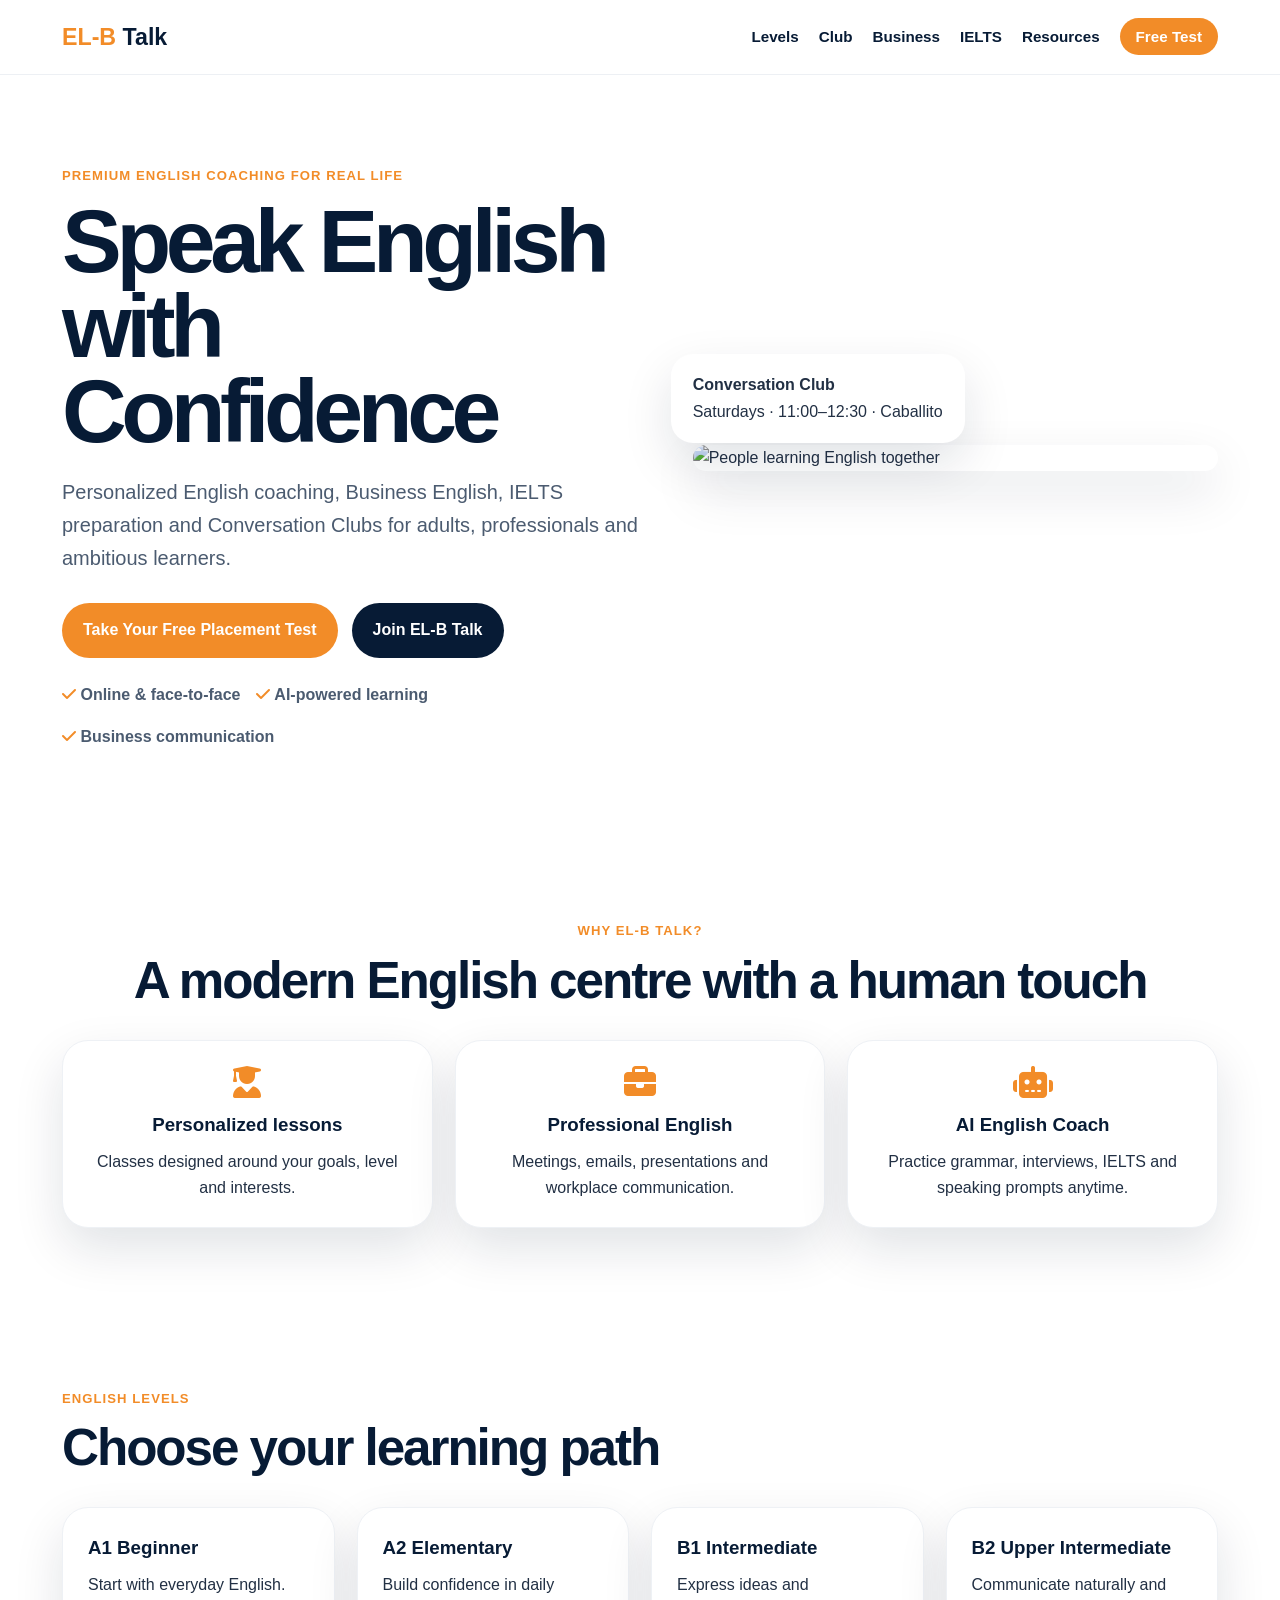
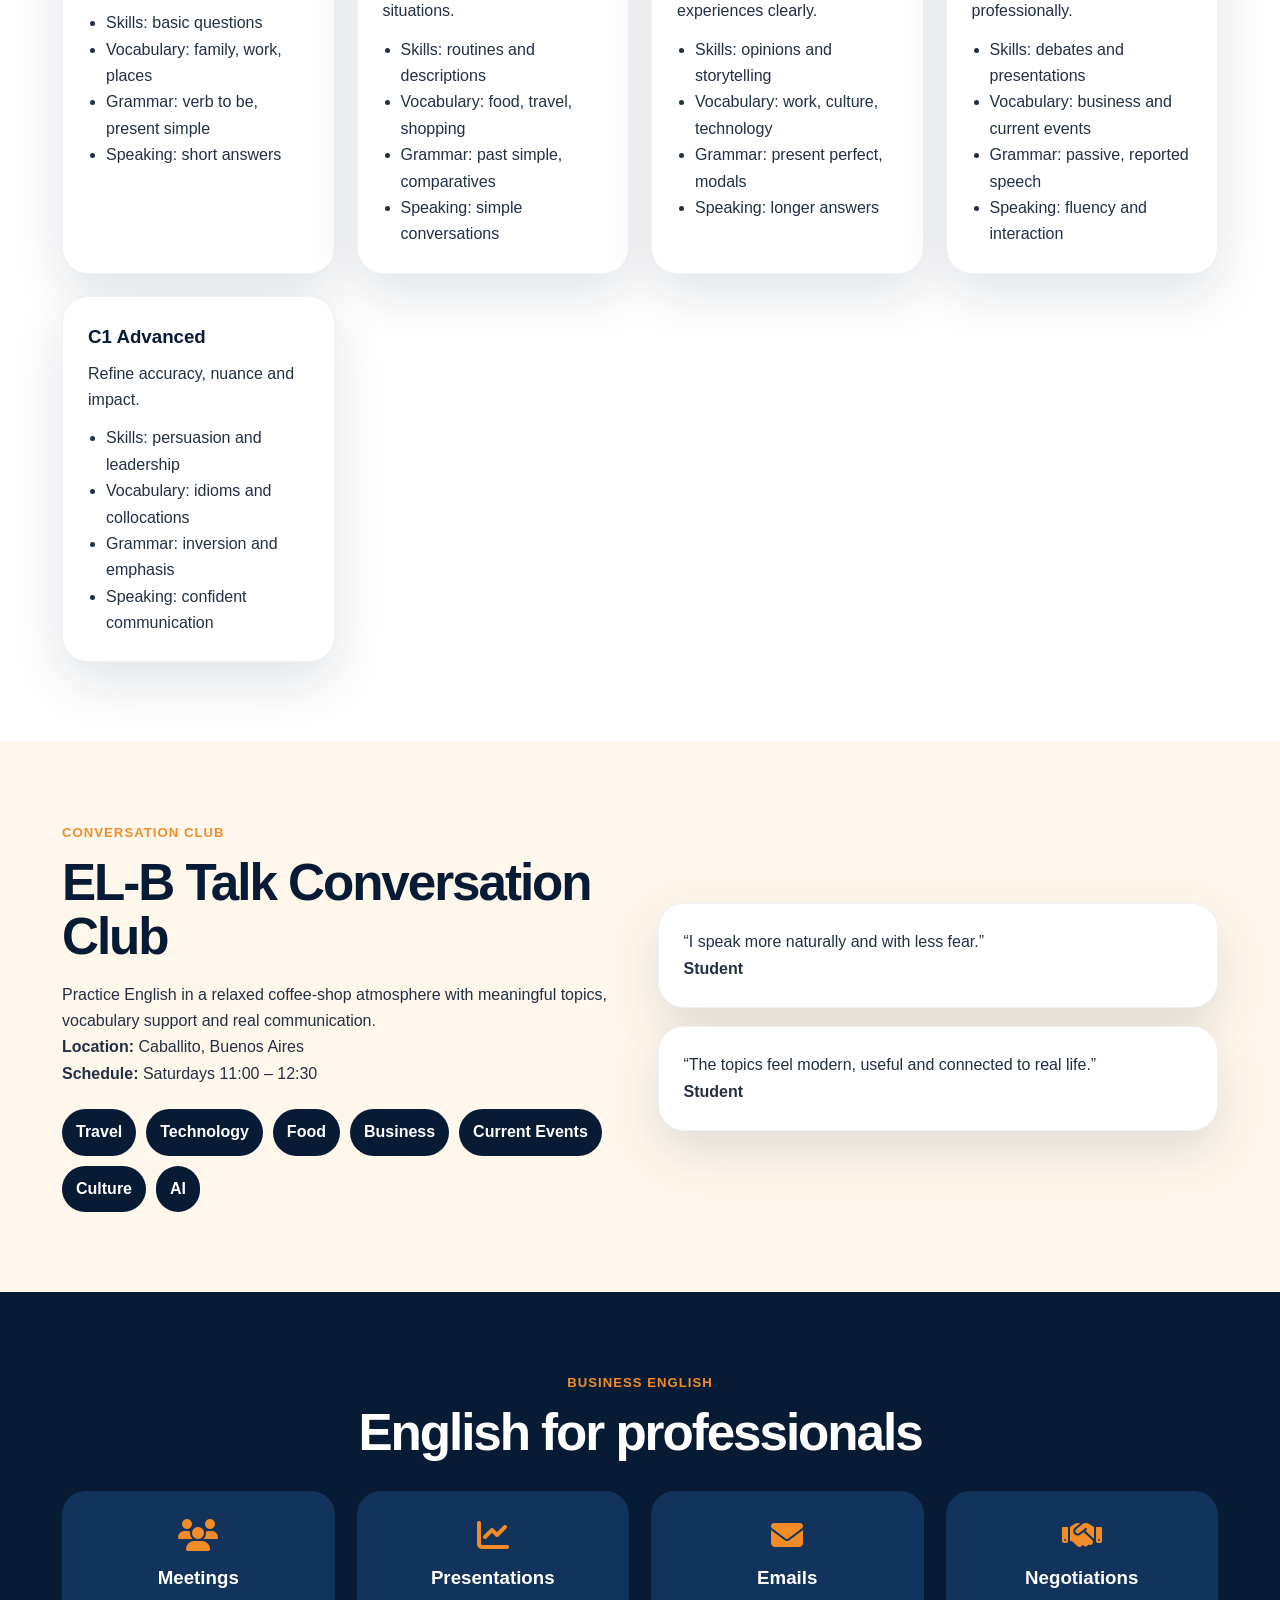
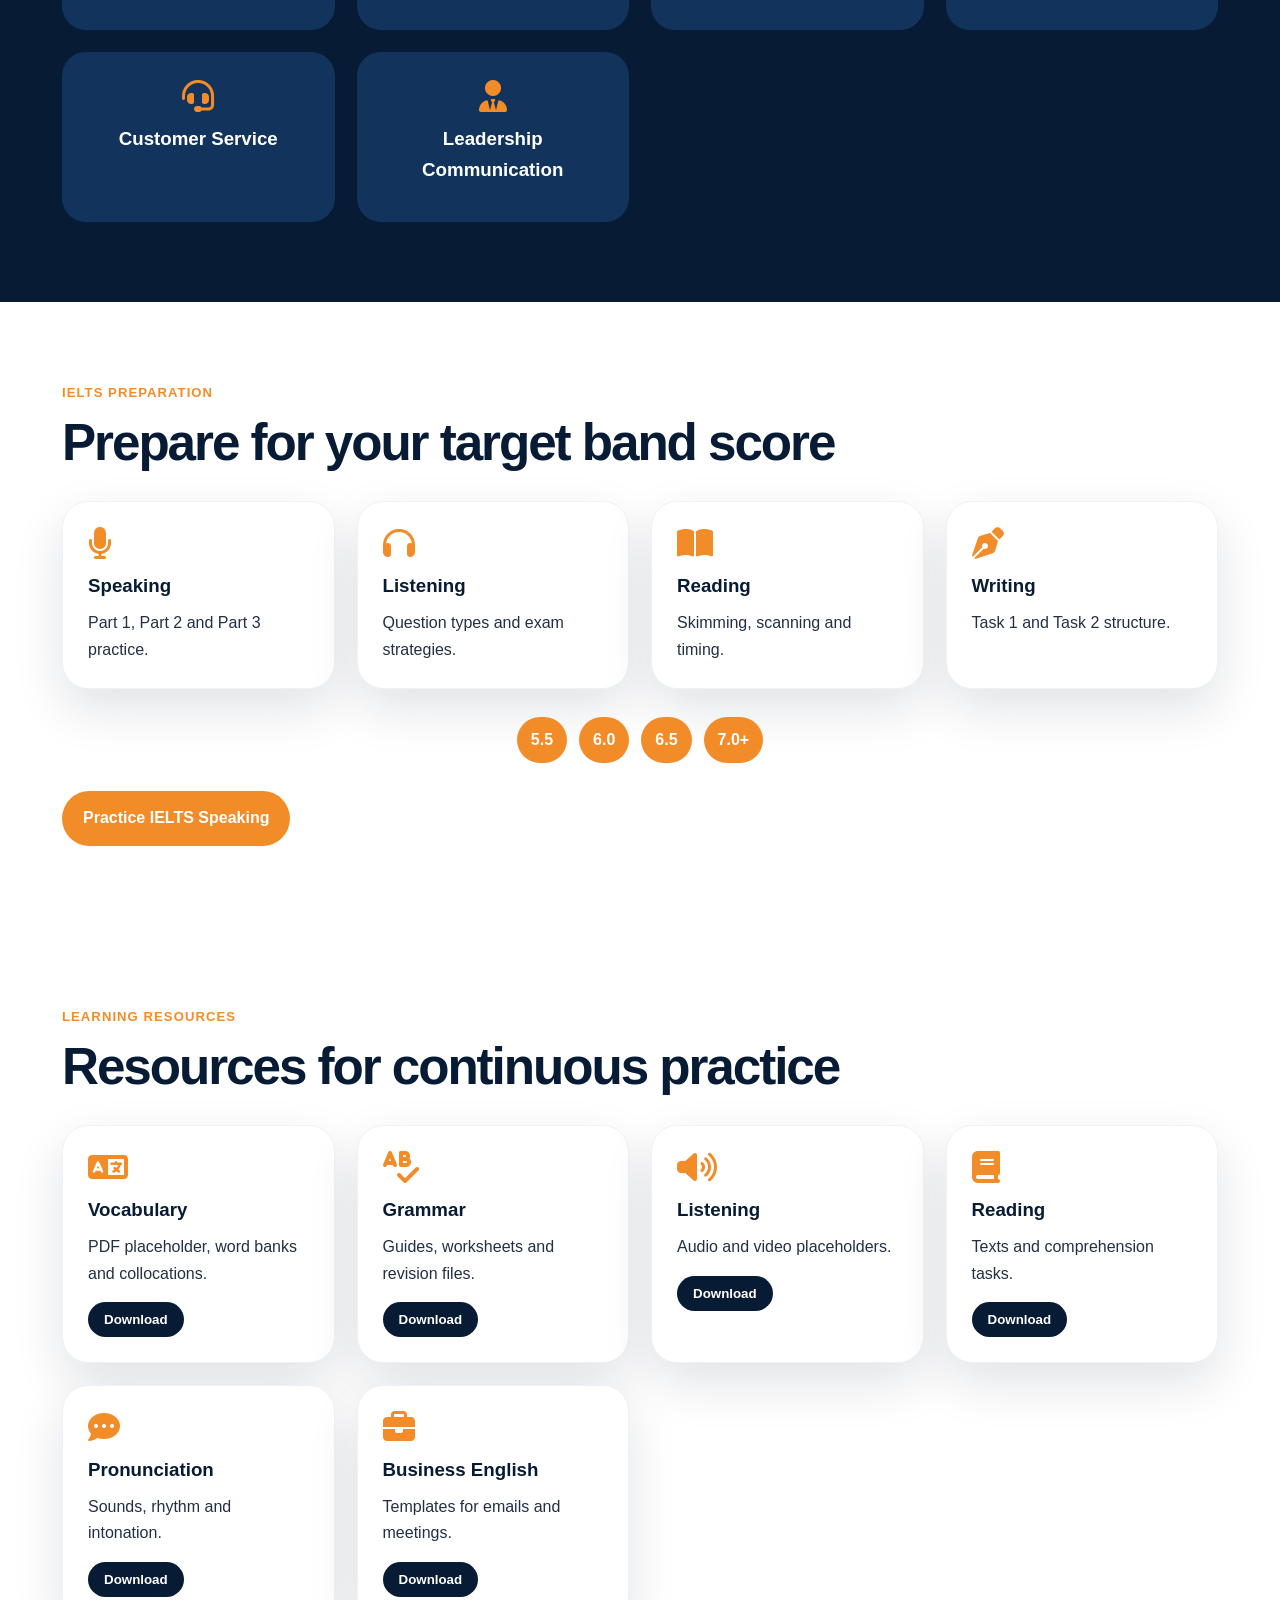
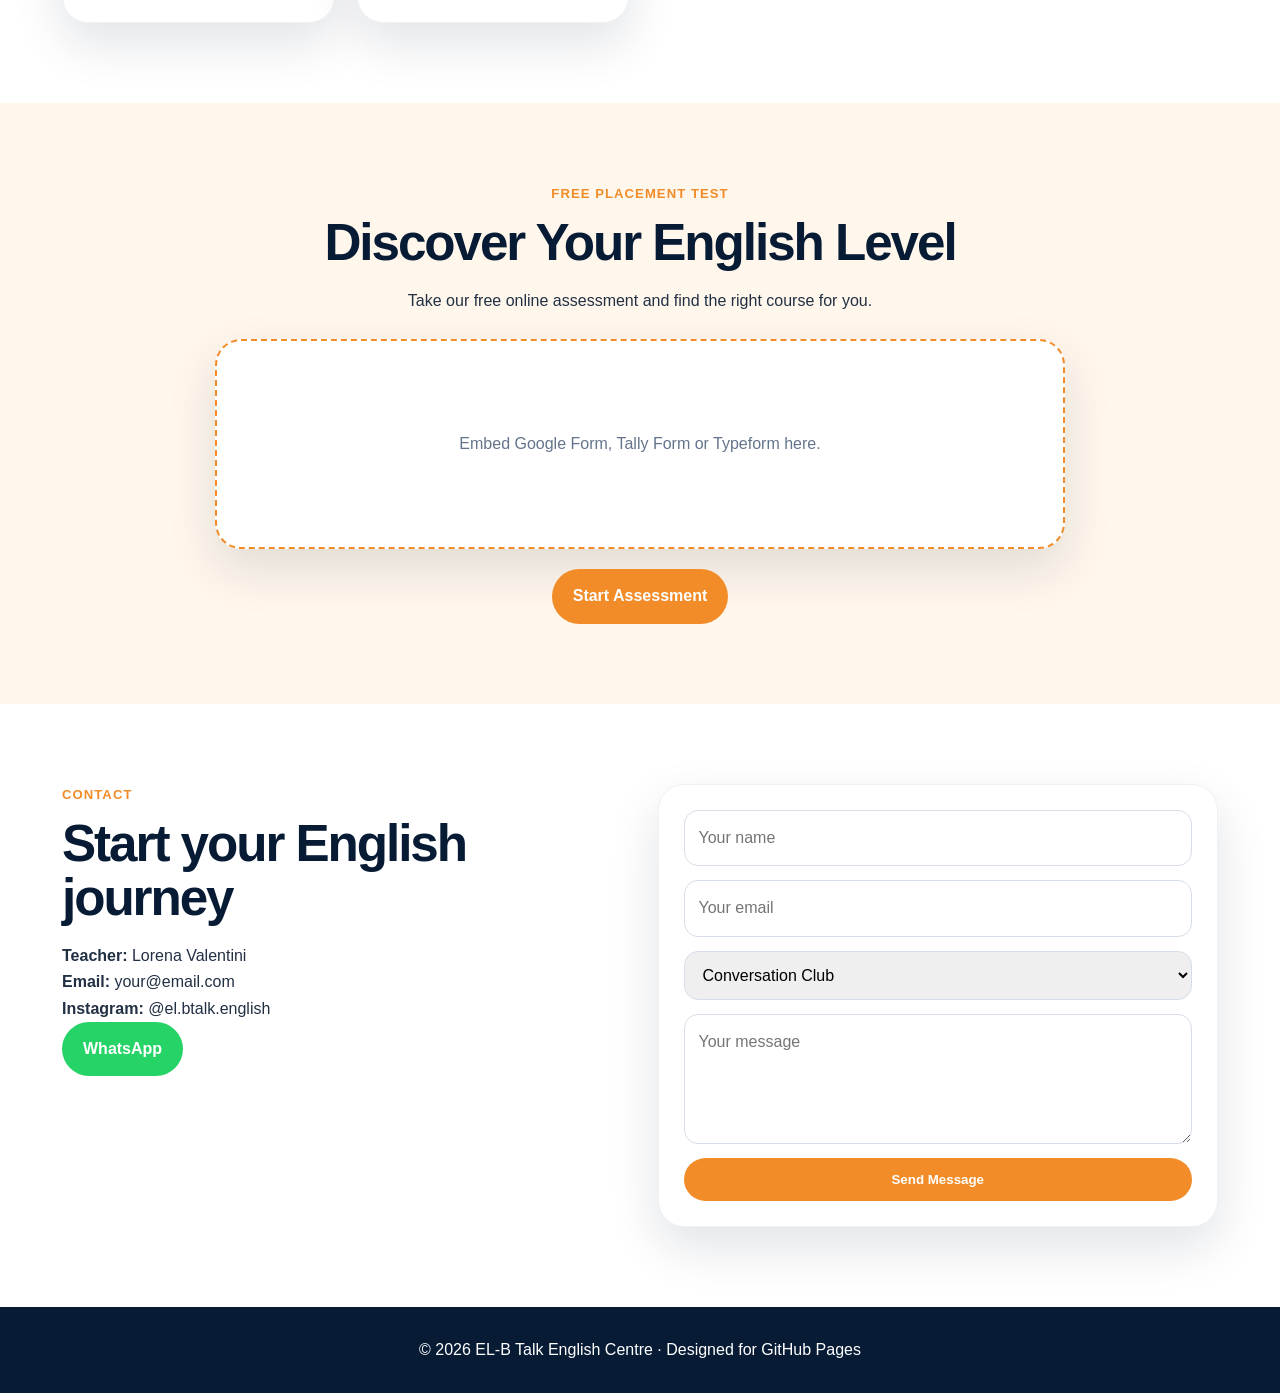
==== ELBTalk_Premium_CD_Complete/index.html @ 09390c2c "Add files via upload" ====
<!DOCTYPE html>
<html lang="en">
<head>
  <meta charset="UTF-8" />
  <meta name="viewport" content="width=device-width, initial-scale=1.0" />
  <title>EL-B Talk English Centre</title>
  <meta name="description" content="EL-B Talk English Centre: personalized English coaching, Business English, IELTS preparation and Conversation Club." />
  <link rel="stylesheet" href="style.css" />
  <link rel="stylesheet" href="https://cdnjs.cloudflare.com/ajax/libs/font-awesome/6.5.0/css/all.min.css" />
</head>
<body>
  <header class="header">
    <nav class="nav">
      <a href="#home" class="logo"><span>EL-B</span> Talk</a>
      <button class="menu-btn" id="menuBtn"><i class="fa-solid fa-bars"></i></button>
      <ul class="nav-links" id="navLinks">
        <li><a href="#levels">Levels</a></li>
        <li><a href="#club">Club</a></li>
        <li><a href="#business">Business</a></li>
        <li><a href="#ielts">IELTS</a></li>
        <li><a href="#resources">Resources</a></li>
        <li><a href="#test" class="nav-cta">Free Test</a></li>
      </ul>
    </nav>
  </header>

  <main>
    <section id="home" class="hero">
      <div class="hero-text reveal">
        <p class="tag">Premium English coaching for real life</p>
        <h1>Speak English with Confidence</h1>
        <p class="subtitle">Personalized English coaching, Business English, IELTS preparation and Conversation Clubs for adults, professionals and ambitious learners.</p>
        <div class="buttons">
          <a href="#test" class="btn primary">Take Your Free Placement Test</a>
          <a href="#club" class="btn secondary">Join EL-B Talk</a>
        </div>
        <div class="trust">
          <span><i class="fa-solid fa-check"></i> Online & face-to-face</span>
          <span><i class="fa-solid fa-check"></i> AI-powered learning</span>
          <span><i class="fa-solid fa-check"></i> Business communication</span>
        </div>
      </div>
      <div class="hero-card reveal">
        <img src="https://images.unsplash.com/photo-1521737604893-d14cc237f11d?auto=format&fit=crop&w=1200&q=80" alt="People learning English together" />
        <div class="floating-card">
          <strong>Conversation Club</strong>
          <p>Saturdays · 11:00–12:30 · Caballito</p>
        </div>
      </div>
    </section>

    <section class="section intro reveal">
      <p class="tag">Why EL-B Talk?</p>
      <h2>A modern English centre with a human touch</h2>
      <div class="feature-grid">
        <div><i class="fa-solid fa-user-graduate"></i><h3>Personalized lessons</h3><p>Classes designed around your goals, level and interests.</p></div>
        <div><i class="fa-solid fa-briefcase"></i><h3>Professional English</h3><p>Meetings, emails, presentations and workplace communication.</p></div>
        <div><i class="fa-solid fa-robot"></i><h3>AI English Coach</h3><p>Practice grammar, interviews, IELTS and speaking prompts anytime.</p></div>
      </div>
    </section>

    <section id="levels" class="section reveal">
      <p class="tag">English Levels</p>
      <h2>Choose your learning path</h2>
      <div class="cards">
        <article><h3>A1 Beginner</h3><p>Start with everyday English.</p><ul><li>Skills: basic questions</li><li>Vocabulary: family, work, places</li><li>Grammar: verb to be, present simple</li><li>Speaking: short answers</li></ul></article>
        <article><h3>A2 Elementary</h3><p>Build confidence in daily situations.</p><ul><li>Skills: routines and descriptions</li><li>Vocabulary: food, travel, shopping</li><li>Grammar: past simple, comparatives</li><li>Speaking: simple conversations</li></ul></article>
        <article><h3>B1 Intermediate</h3><p>Express ideas and experiences clearly.</p><ul><li>Skills: opinions and storytelling</li><li>Vocabulary: work, culture, technology</li><li>Grammar: present perfect, modals</li><li>Speaking: longer answers</li></ul></article>
        <article><h3>B2 Upper Intermediate</h3><p>Communicate naturally and professionally.</p><ul><li>Skills: debates and presentations</li><li>Vocabulary: business and current events</li><li>Grammar: passive, reported speech</li><li>Speaking: fluency and interaction</li></ul></article>
        <article><h3>C1 Advanced</h3><p>Refine accuracy, nuance and impact.</p><ul><li>Skills: persuasion and leadership</li><li>Vocabulary: idioms and collocations</li><li>Grammar: inversion and emphasis</li><li>Speaking: confident communication</li></ul></article>
      </div>
    </section>

    <section id="club" class="section split reveal">
      <div>
        <p class="tag">Conversation Club</p>
        <h2>EL-B Talk Conversation Club</h2>
        <p>Practice English in a relaxed coffee-shop atmosphere with meaningful topics, vocabulary support and real communication.</p>
        <p><strong>Location:</strong> Caballito, Buenos Aires</p>
        <p><strong>Schedule:</strong> Saturdays 11:00 – 12:30</p>
        <div class="chips">
          <span>Travel</span><span>Technology</span><span>Food</span><span>Business</span><span>Current Events</span><span>Culture</span><span>AI</span>
        </div>
      </div>
      <div class="testimonial-box">
        <div><p>“I speak more naturally and with less fear.”</p><strong>Student</strong></div>
        <div><p>“The topics feel modern, useful and connected to real life.”</p><strong>Student</strong></div>
      </div>
    </section>

    <section id="business" class="section dark reveal">
      <p class="tag">Business English</p>
      <h2>English for professionals</h2>
      <div class="business-grid">
        <div><i class="fa-solid fa-users"></i><h3>Meetings</h3></div>
        <div><i class="fa-solid fa-chart-line"></i><h3>Presentations</h3></div>
        <div><i class="fa-solid fa-envelope"></i><h3>Emails</h3></div>
        <div><i class="fa-solid fa-handshake"></i><h3>Negotiations</h3></div>
        <div><i class="fa-solid fa-headset"></i><h3>Customer Service</h3></div>
        <div><i class="fa-solid fa-user-tie"></i><h3>Leadership Communication</h3></div>
      </div>
    </section>

    <section id="ielts" class="section reveal">
      <p class="tag">IELTS Preparation</p>
      <h2>Prepare for your target band score</h2>
      <div class="cards four">
        <article><i class="fa-solid fa-microphone"></i><h3>Speaking</h3><p>Part 1, Part 2 and Part 3 practice.</p></article>
        <article><i class="fa-solid fa-headphones"></i><h3>Listening</h3><p>Question types and exam strategies.</p></article>
        <article><i class="fa-solid fa-book-open"></i><h3>Reading</h3><p>Skimming, scanning and timing.</p></article>
        <article><i class="fa-solid fa-pen-nib"></i><h3>Writing</h3><p>Task 1 and Task 2 structure.</p></article>
      </div>
      <div class="bands"><span>5.5</span><span>6.0</span><span>6.5</span><span>7.0+</span></div>
      <a href="#contact" class="btn primary">Practice IELTS Speaking</a>
    </section>

    <section id="resources" class="section reveal">
      <p class="tag">Learning Resources</p>
      <h2>Resources for continuous practice</h2>
      <div class="cards">
        <article><i class="fa-solid fa-language"></i><h3>Vocabulary</h3><p>PDF placeholder, word banks and collocations.</p><button>Download</button></article>
        <article><i class="fa-solid fa-spell-check"></i><h3>Grammar</h3><p>Guides, worksheets and revision files.</p><button>Download</button></article>
        <article><i class="fa-solid fa-volume-high"></i><h3>Listening</h3><p>Audio and video placeholders.</p><button>Download</button></article>
        <article><i class="fa-solid fa-book"></i><h3>Reading</h3><p>Texts and comprehension tasks.</p><button>Download</button></article>
        <article><i class="fa-solid fa-comment-dots"></i><h3>Pronunciation</h3><p>Sounds, rhythm and intonation.</p><button>Download</button></article>
        <article><i class="fa-solid fa-briefcase"></i><h3>Business English</h3><p>Templates for emails and meetings.</p><button>Download</button></article>
      </div>
      <!-- Insert future PDFs, audio files and videos here. -->
    </section>

    <section id="test" class="section cta reveal">
      <p class="tag">Free Placement Test</p>
      <h2>Discover Your English Level</h2>
      <p>Take our free online assessment and find the right course for you.</p>
      <div class="embed">Embed Google Form, Tally Form or Typeform here.</div>
      <a href="#" class="btn primary">Start Assessment</a>
    </section>

    <section id="contact" class="section contact reveal">
      <div>
        <p class="tag">Contact</p>
        <h2>Start your English journey</h2>
        <p><strong>Teacher:</strong> Lorena Valentini</p>
        <p><strong>Email:</strong> your@email.com</p>
        <p><strong>Instagram:</strong> @el.btalk.english</p>
        <a class="btn whatsapp" href="https://wa.me/" target="_blank">WhatsApp</a>
      </div>
      <form>
        <input type="text" placeholder="Your name" />
        <input type="email" placeholder="Your email" />
        <select><option>Conversation Club</option><option>Business English</option><option>IELTS Preparation</option><option>Private Lessons</option></select>
        <textarea placeholder="Your message"></textarea>
        <button class="btn primary" type="submit">Send Message</button>
      </form>
    </section>
  </main>

  <footer>
    <p>© 2026 EL-B Talk English Centre · Designed for GitHub Pages</p>
  </footer>

  <script src="script.js"></script>
</body>
</html>
---- ELBTalk_Premium_CD_Complete/style.css ----
:root{
  --orange:#f28c28;
  --orange-dark:#d97706;
  --blue:#071b35;
  --blue2:#12345c;
  --cream:#fff7ec;
  --soft:#f5f7fb;
  --text:#223044;
  --white:#fff;
  --shadow:0 20px 50px rgba(7,27,53,.12);
}
*{box-sizing:border-box;margin:0;padding:0}
html{scroll-behavior:smooth}
body{font-family:Inter,Arial,sans-serif;color:var(--text);background:#fff;line-height:1.65}
img{max-width:100%;display:block}
.header{position:sticky;top:0;z-index:10;background:rgba(255,255,255,.9);backdrop-filter:blur(14px);border-bottom:1px solid #edf0f4}
.nav{max-width:1200px;margin:auto;padding:18px 22px;display:flex;align-items:center;justify-content:space-between}
.logo{text-decoration:none;font-size:1.45rem;font-weight:900;color:var(--blue)}
.logo span{color:var(--orange)}
.nav-links{display:flex;gap:20px;list-style:none;align-items:center}
.nav-links a{text-decoration:none;color:var(--blue);font-weight:700;font-size:.95rem}
.nav-cta{background:var(--orange);color:white!important;padding:10px 16px;border-radius:999px}
.menu-btn{display:none;background:none;border:0;font-size:1.5rem;color:var(--blue)}
.hero{max-width:1200px;margin:auto;padding:90px 22px;display:grid;grid-template-columns:1.05fr .95fr;gap:50px;align-items:center}
.tag{color:var(--orange);font-weight:900;text-transform:uppercase;letter-spacing:.08em;font-size:.82rem;margin-bottom:12px}
h1{font-size:clamp(3rem,7vw,5.8rem);line-height:.95;color:var(--blue);letter-spacing:-.06em;margin-bottom:22px}
h2{font-size:clamp(2rem,4vw,3.3rem);line-height:1.05;color:var(--blue);letter-spacing:-.04em;margin-bottom:18px}
h3{color:var(--blue);margin-bottom:8px}
.subtitle{font-size:1.25rem;max-width:650px;margin-bottom:28px;color:#4b5b70}
.buttons{display:flex;gap:14px;flex-wrap:wrap;margin-bottom:24px}
.btn{border:0;display:inline-block;text-decoration:none;padding:14px 21px;border-radius:999px;font-weight:900;cursor:pointer;transition:.25s}
.btn:hover{transform:translateY(-3px);box-shadow:var(--shadow)}
.primary{background:var(--orange);color:#fff}
.secondary{background:var(--blue);color:#fff}
.whatsapp{background:#25d366;color:#fff}
.trust{display:flex;gap:16px;flex-wrap:wrap;font-weight:700;color:#4b5b70}
.trust i{color:var(--orange)}
.hero-card{position:relative}
.hero-card img{border-radius:32px;box-shadow:var(--shadow)}
.floating-card{position:absolute;left:-22px;bottom:28px;background:white;padding:18px 22px;border-radius:22px;box-shadow:var(--shadow)}
.section{max-width:1200px;margin:auto;padding:80px 22px}
.intro{text-align:center}
.feature-grid,.cards,.business-grid{display:grid;grid-template-columns:repeat(auto-fit,minmax(230px,1fr));gap:22px;margin-top:32px}
.feature-grid div,.cards article,.testimonial-box div,.contact form,.embed{background:white;border:1px solid #eef1f5;border-radius:26px;padding:25px;box-shadow:var(--shadow)}
.feature-grid i,.cards i,.business-grid i{font-size:2rem;color:var(--orange);margin-bottom:12px}
.cards article ul{padding-left:18px;margin-top:12px}
.split{display:grid;grid-template-columns:1fr 1fr;gap:35px;align-items:center;background:var(--cream);max-width:100%;padding-left:calc((100% - 1200px)/2 + 22px);padding-right:calc((100% - 1200px)/2 + 22px)}
.chips{display:flex;gap:10px;flex-wrap:wrap;margin-top:22px}
.chips span,.bands span{background:var(--blue);color:white;padding:10px 14px;border-radius:999px;font-weight:800}
.testimonial-box{display:grid;gap:18px}
.dark{max-width:100%;background:var(--blue);color:white;text-align:center;padding-left:calc((100% - 1200px)/2 + 22px);padding-right:calc((100% - 1200px)/2 + 22px)}
.dark h2,.dark h3{color:white}
.business-grid div{background:var(--blue2);border-radius:24px;padding:28px}
.four{grid-template-columns:repeat(auto-fit,minmax(210px,1fr))}
.bands{display:flex;gap:12px;justify-content:center;flex-wrap:wrap;margin:28px 0}
.bands span{background:var(--orange)}
.cards button{margin-top:15px;background:var(--blue);color:white;border:0;border-radius:999px;padding:10px 16px;font-weight:800}
.cta{text-align:center;background:var(--cream);max-width:100%}
.cta>*{max-width:850px;margin-left:auto;margin-right:auto}
.embed{min-height:210px;border:2px dashed var(--orange);display:grid;place-items:center;margin-top:25px;margin-bottom:20px;color:#64748b}
.contact{display:grid;grid-template-columns:1fr 1fr;gap:35px}
form{display:grid;gap:14px}
input,select,textarea{width:100%;padding:14px;border:1px solid #d7dee8;border-radius:14px;font:inherit}
textarea{min-height:130px}
footer{background:var(--blue);color:white;text-align:center;padding:30px}
.reveal{opacity:0;transform:translateY(24px);transition:.7s ease}
.reveal.visible{opacity:1;transform:translateY(0)}
@media(max-width:850px){
  .menu-btn{display:block}
  .nav-links{display:none;position:absolute;top:72px;left:16px;right:16px;background:white;border-radius:20px;box-shadow:var(--shadow);padding:20px;flex-direction:column}
  .nav-links.open{display:flex}
  .hero,.split,.contact{grid-template-columns:1fr}
  .hero{padding-top:55px}
  .floating-card{position:relative;left:0;bottom:0;margin-top:14px}
}
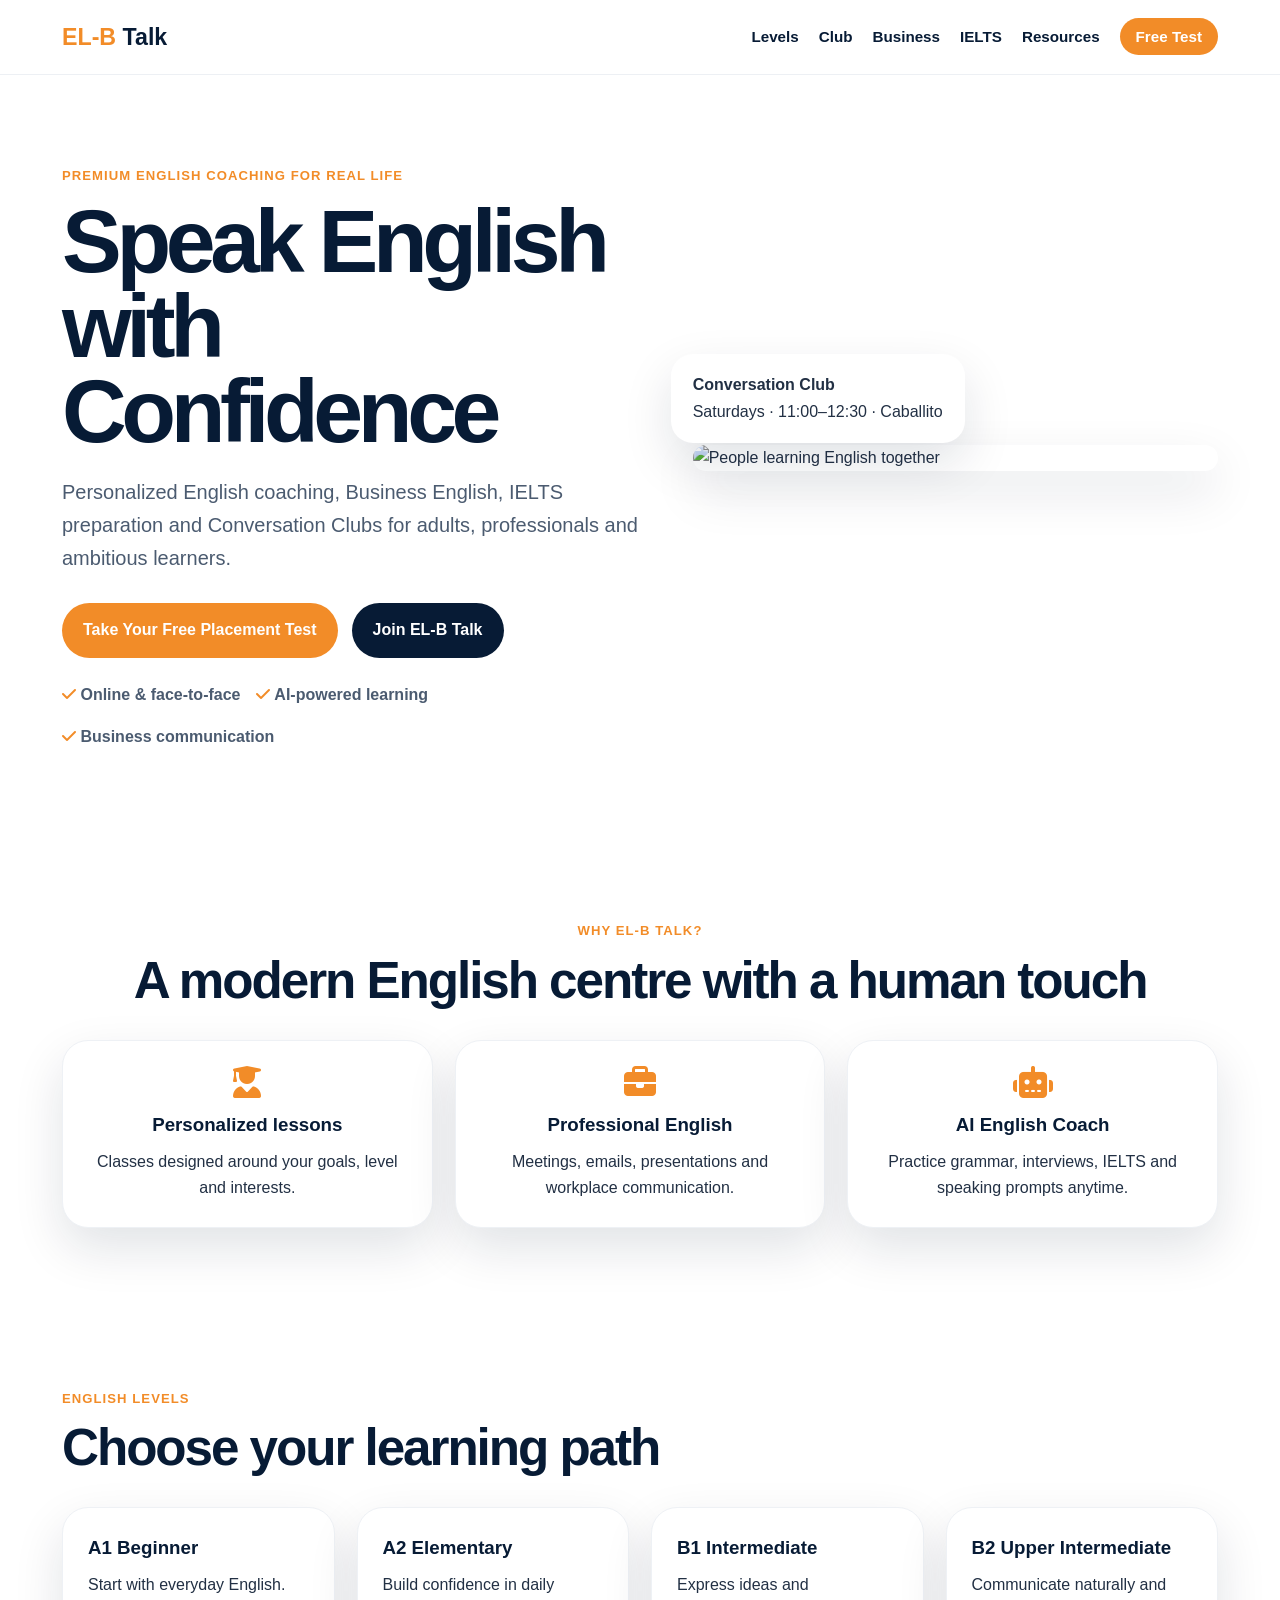
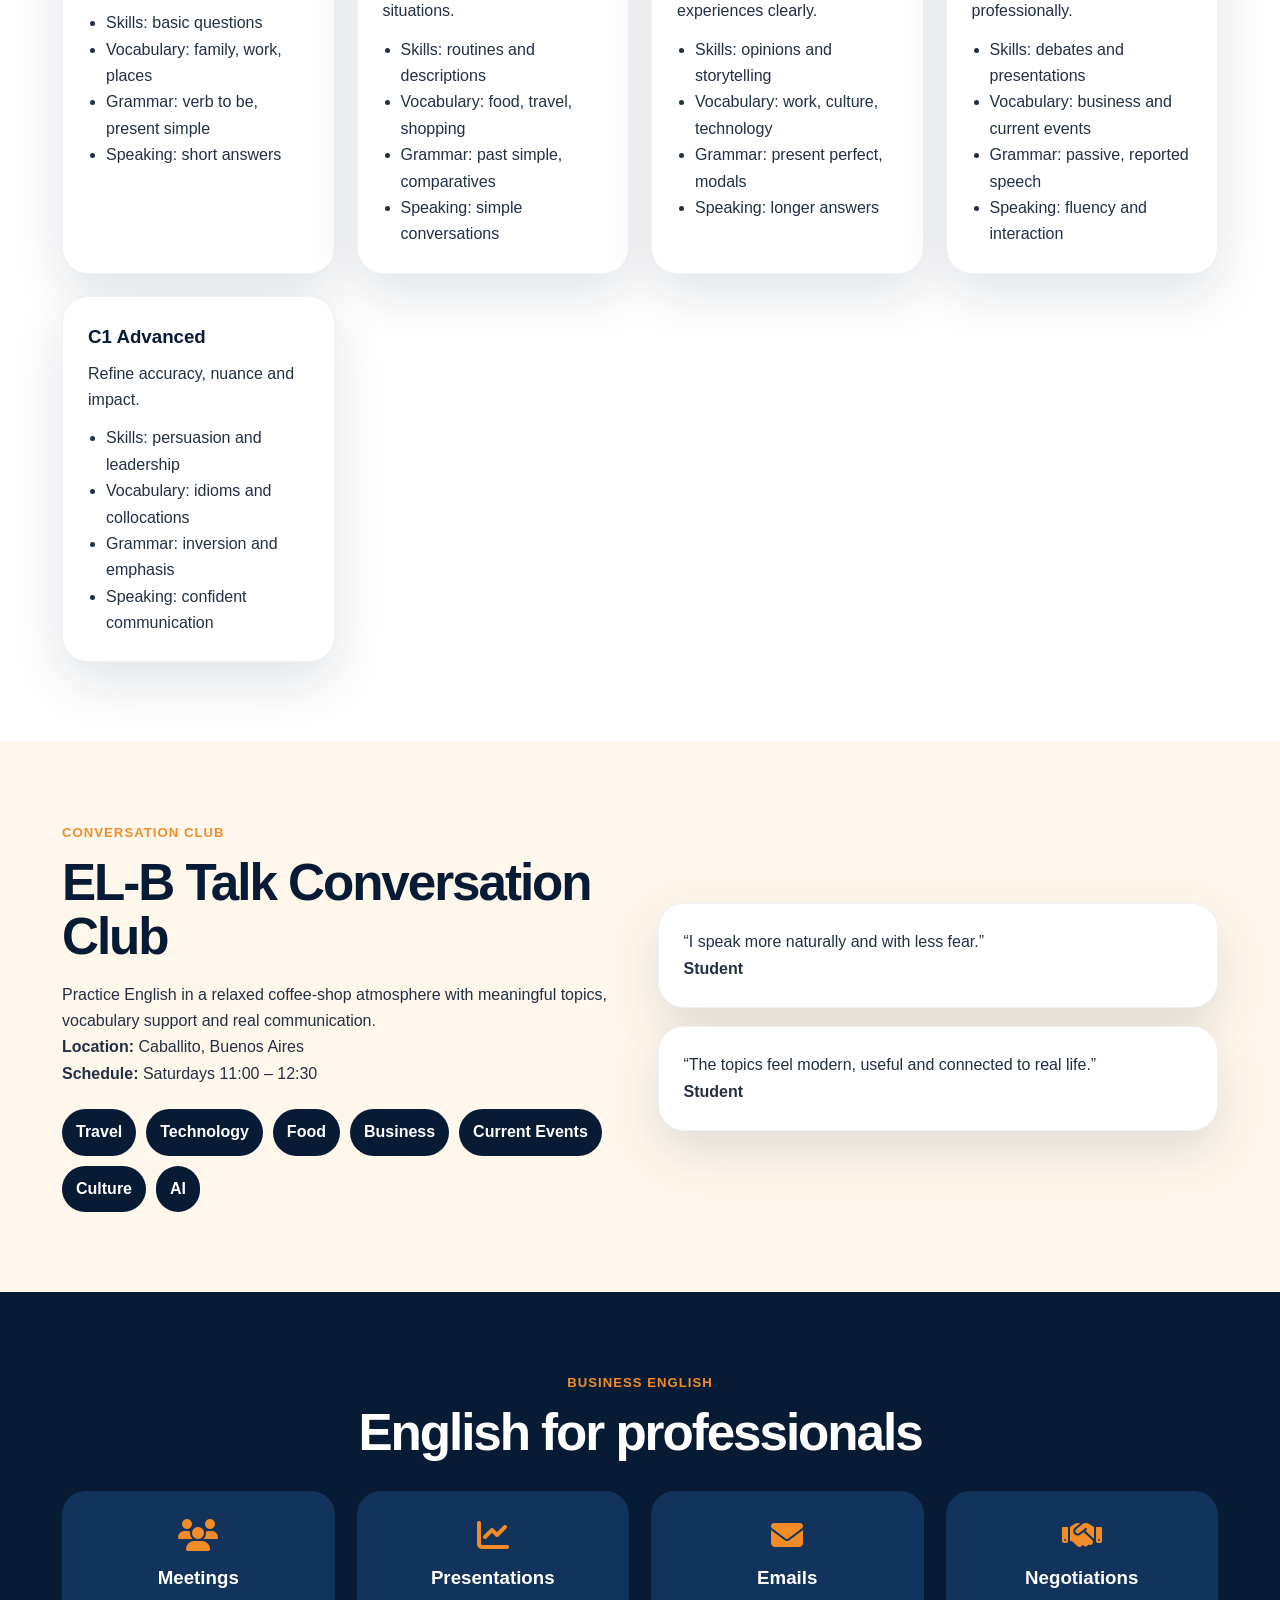
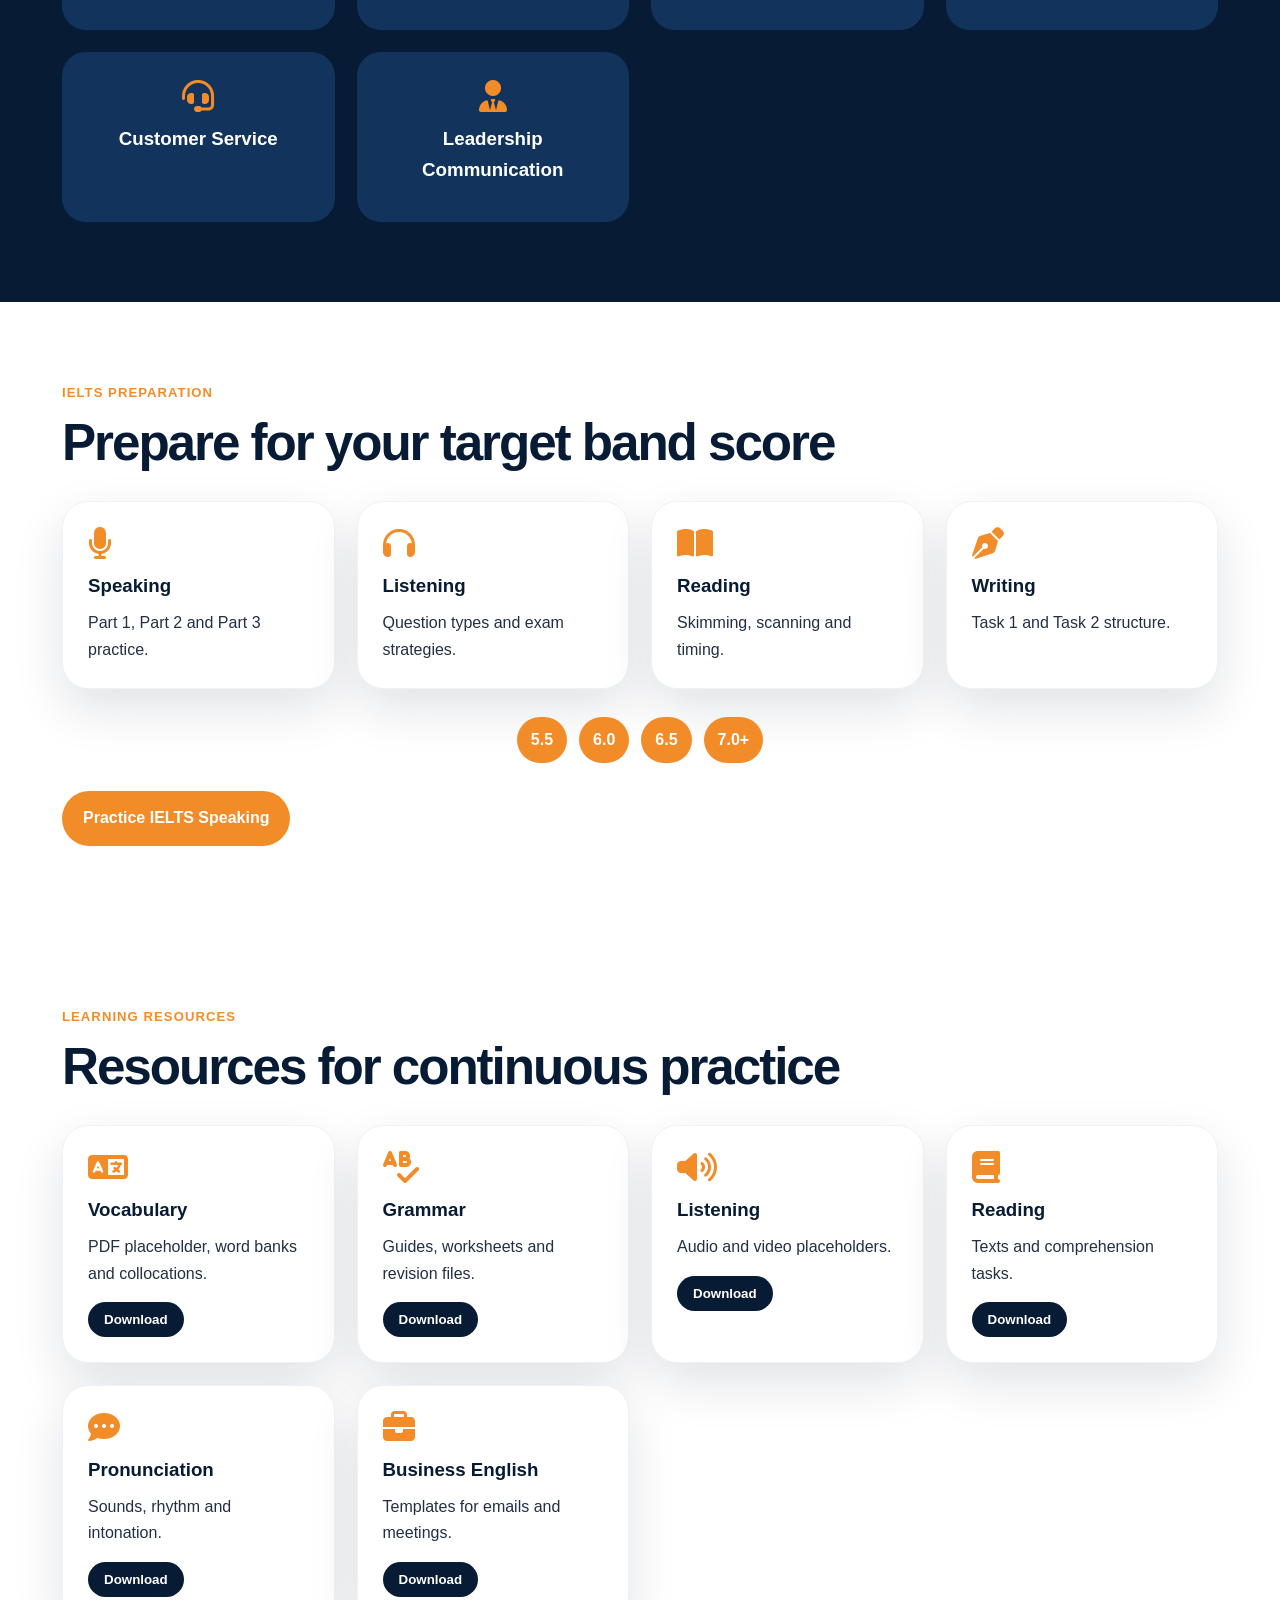
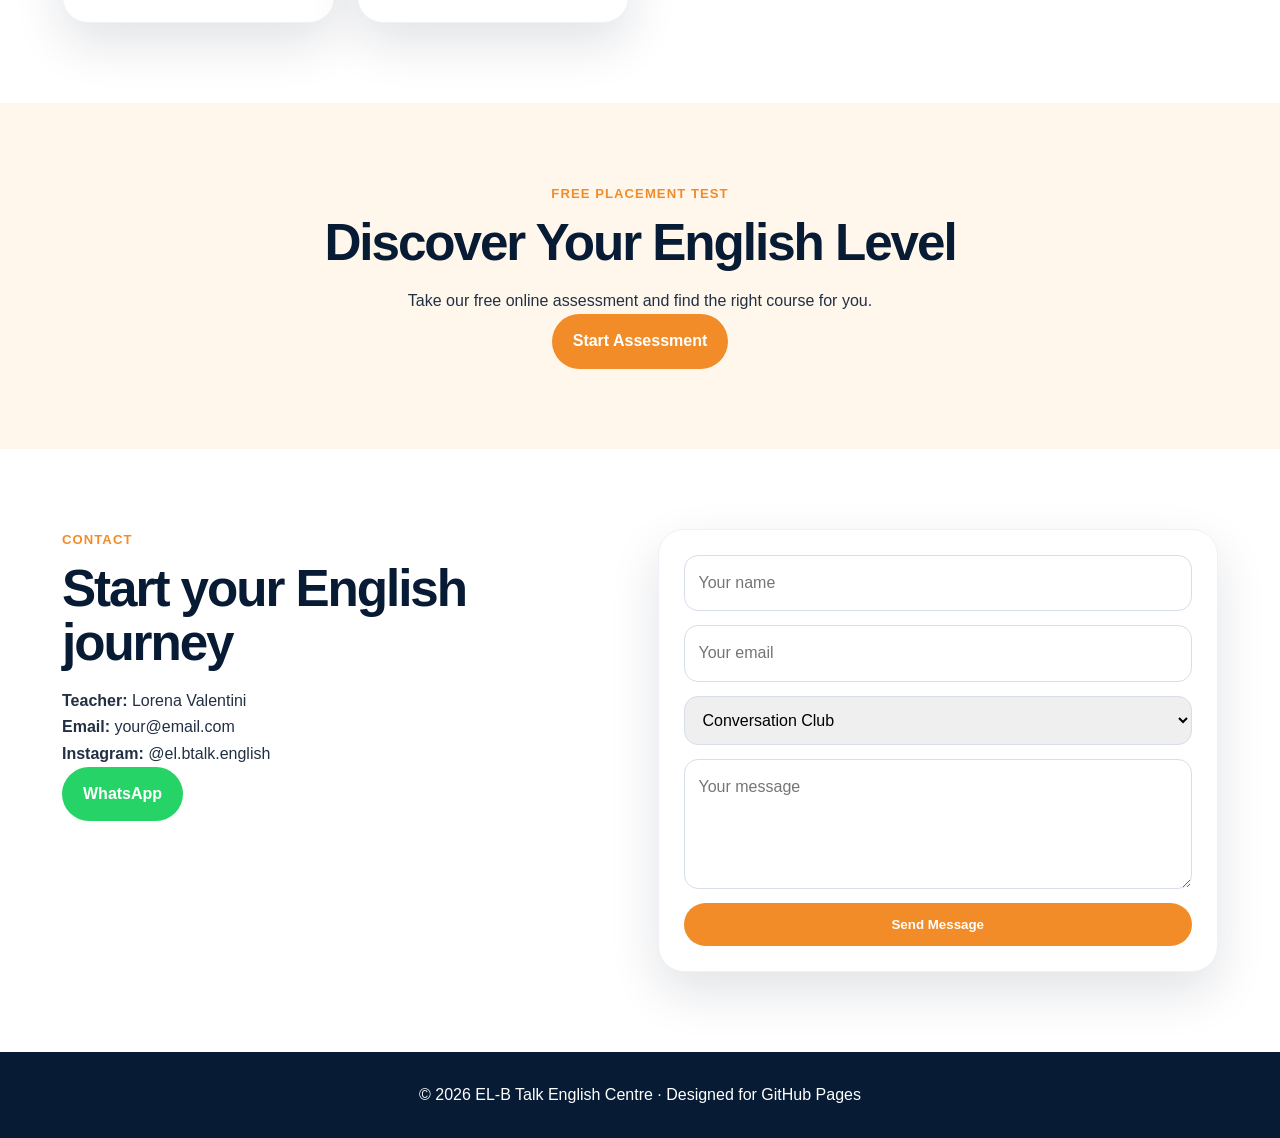
==== commit 9ea151af: "Update index.html" ====
--- a/ELBTalk_Premium_CD_Complete/index.html
+++ b/ELBTalk_Premium_CD_Complete/index.html
@@ -130,10 +130,15 @@
 
     <section id="test" class="section cta reveal">
       <p class="tag">Free Placement Test</p>
-      <h2>Discover Your English Level</h2>
-      <p>Take our free online assessment and find the right course for you.</p>
-      <div class="embed">Embed Google Form, Tally Form or Typeform here.</div>
-      <a href="#" class="btn primary">Start Assessment</a>
+<h2>Discover Your English Level</h2>
+<p>Take our free online assessment and find the right course for you.</p>
+
+<a
+href="https://docs.google.com/forms/d/e/1FAIpQLSdaf9KIlqNik9Tq_V4FJIN5skYSSNI4ZTB1HqiYyKlc5dFJnA/viewform"
+target="_blank"
+class="btn primary">
+Start Assessment
+</a>
     </section>
 
     <section id="contact" class="section contact reveal">
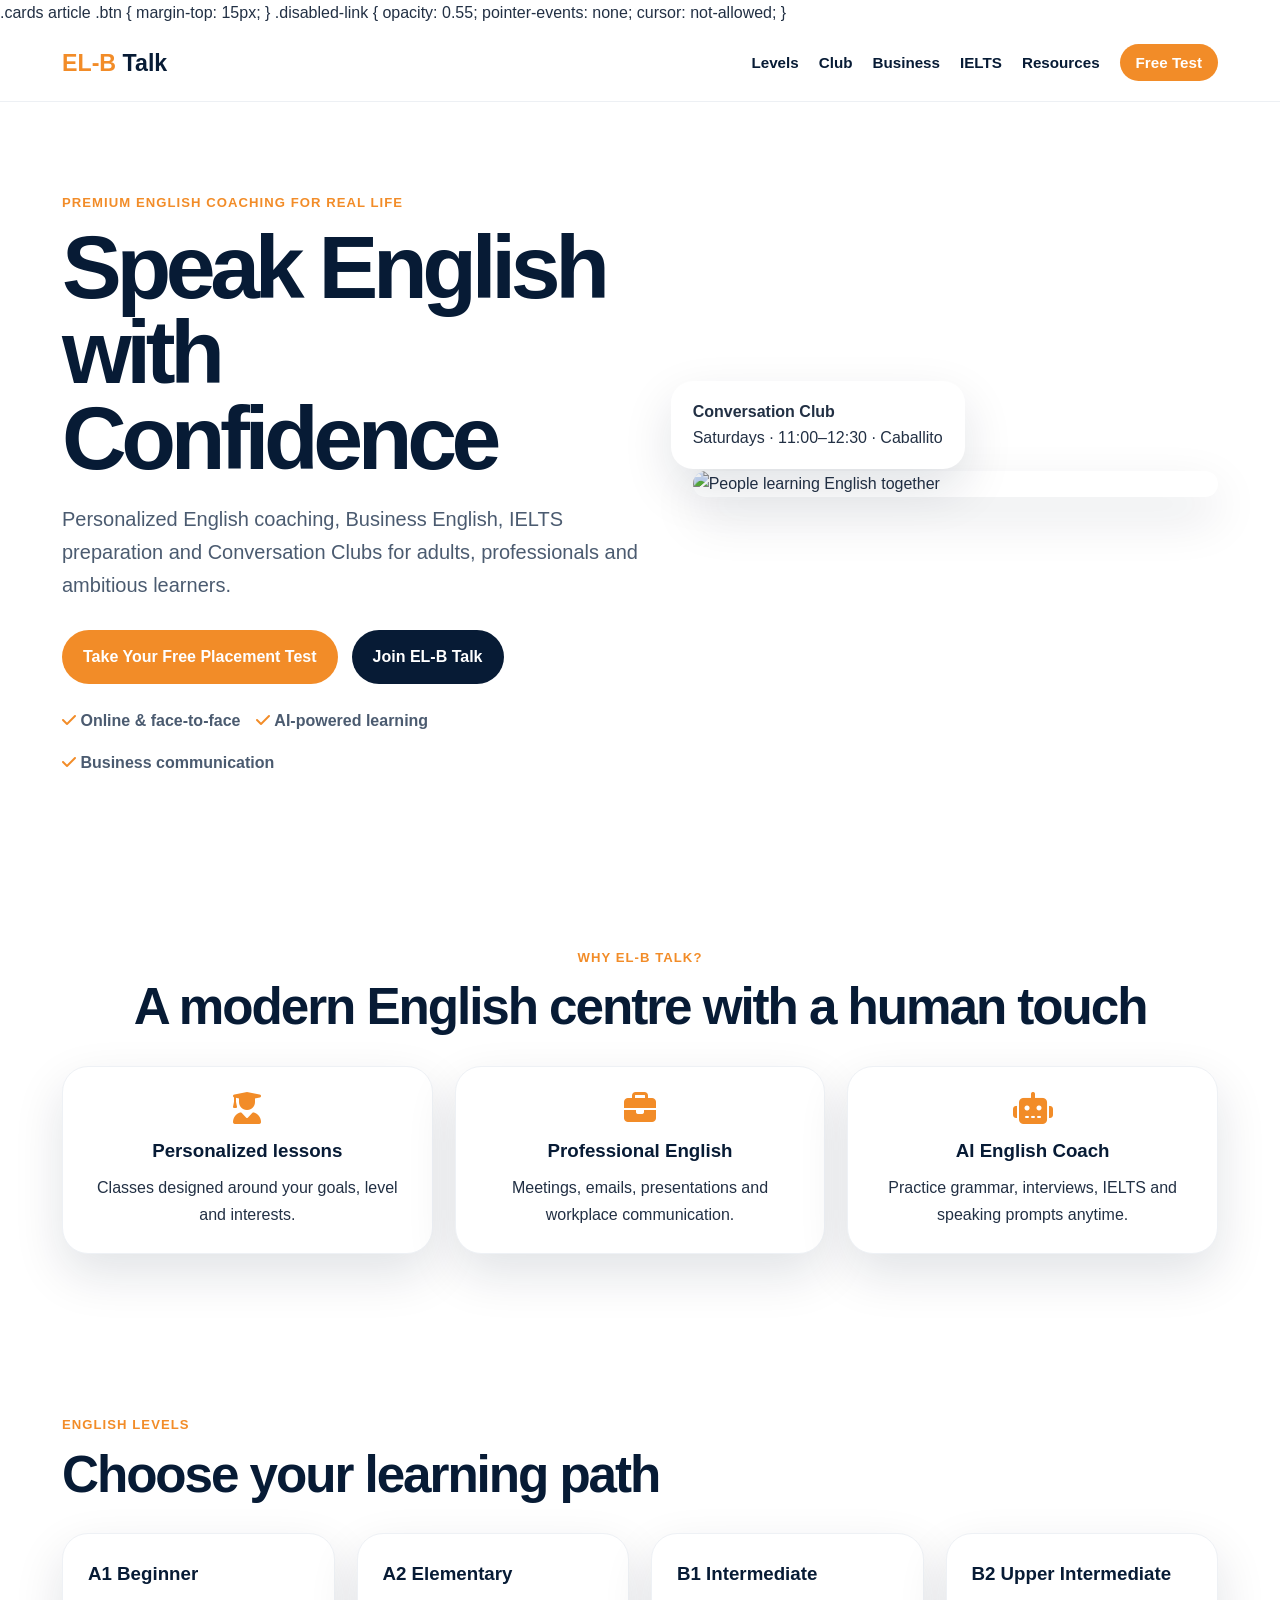
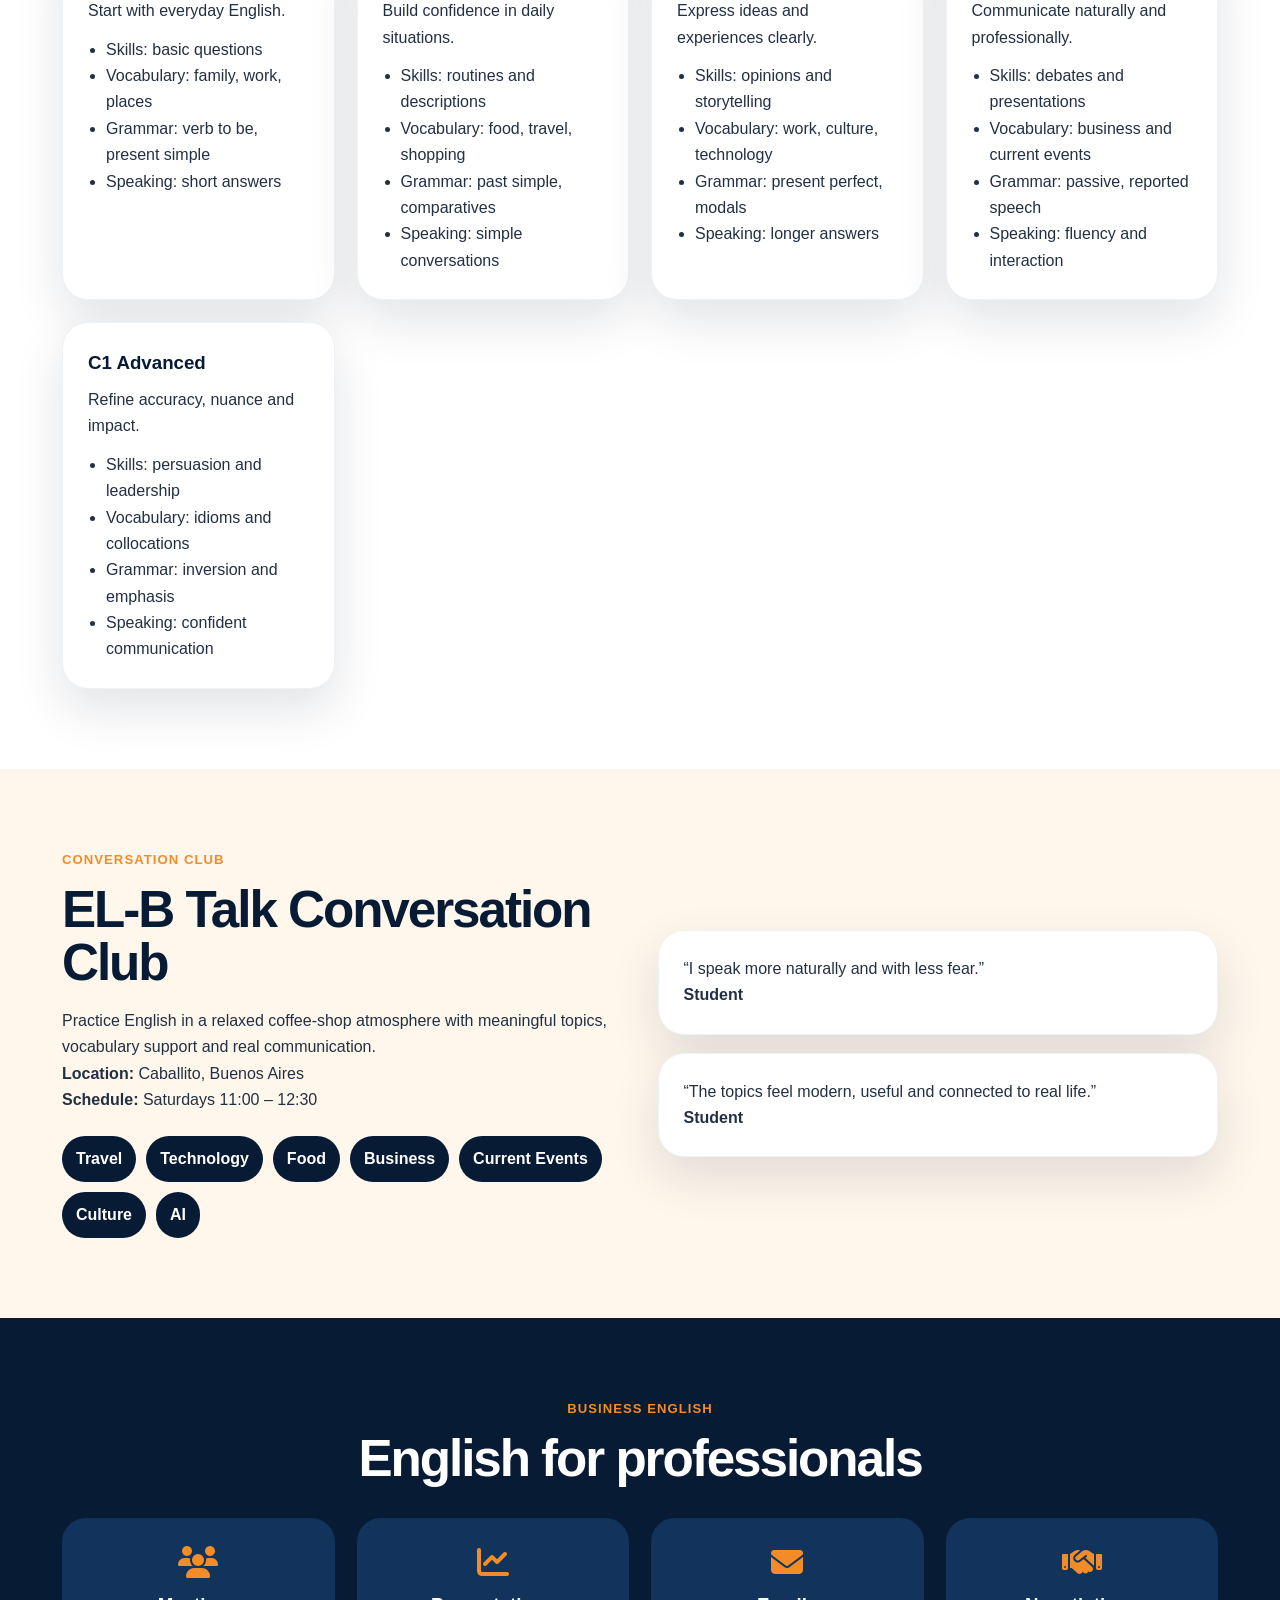
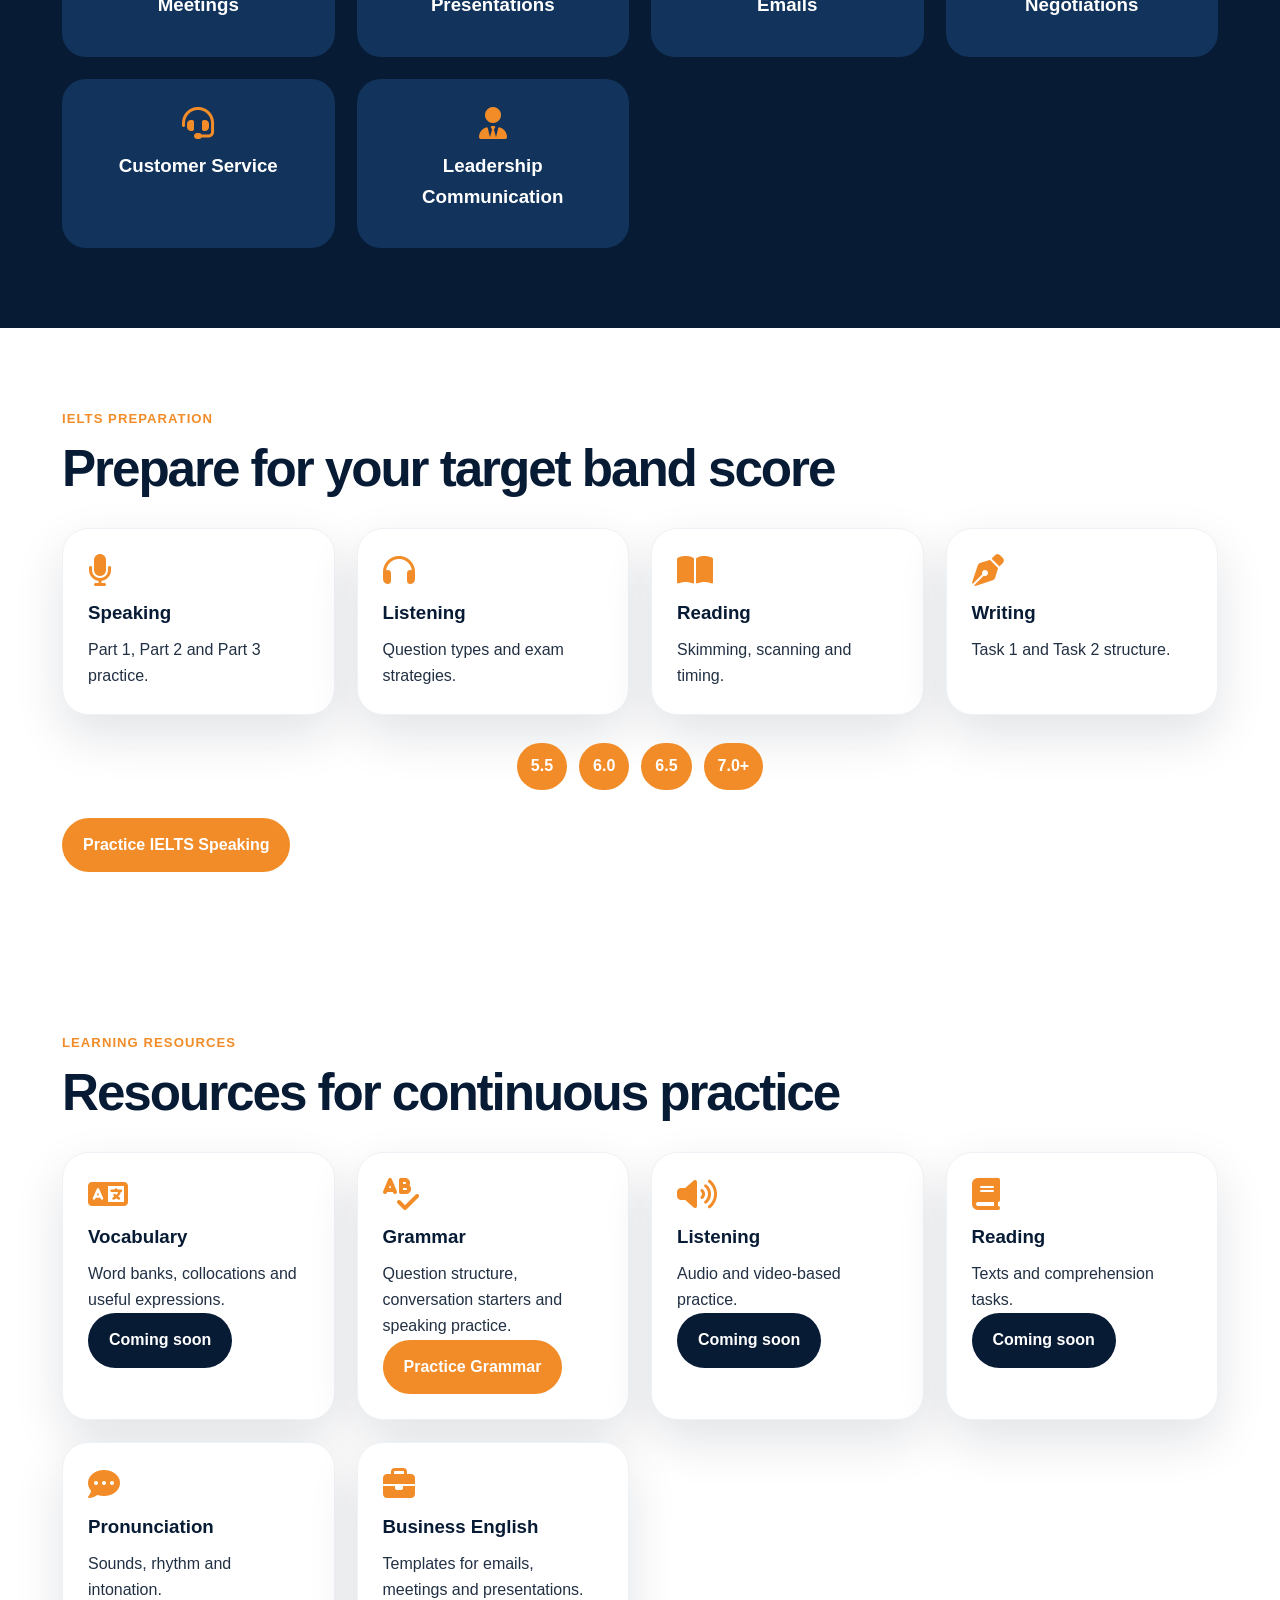
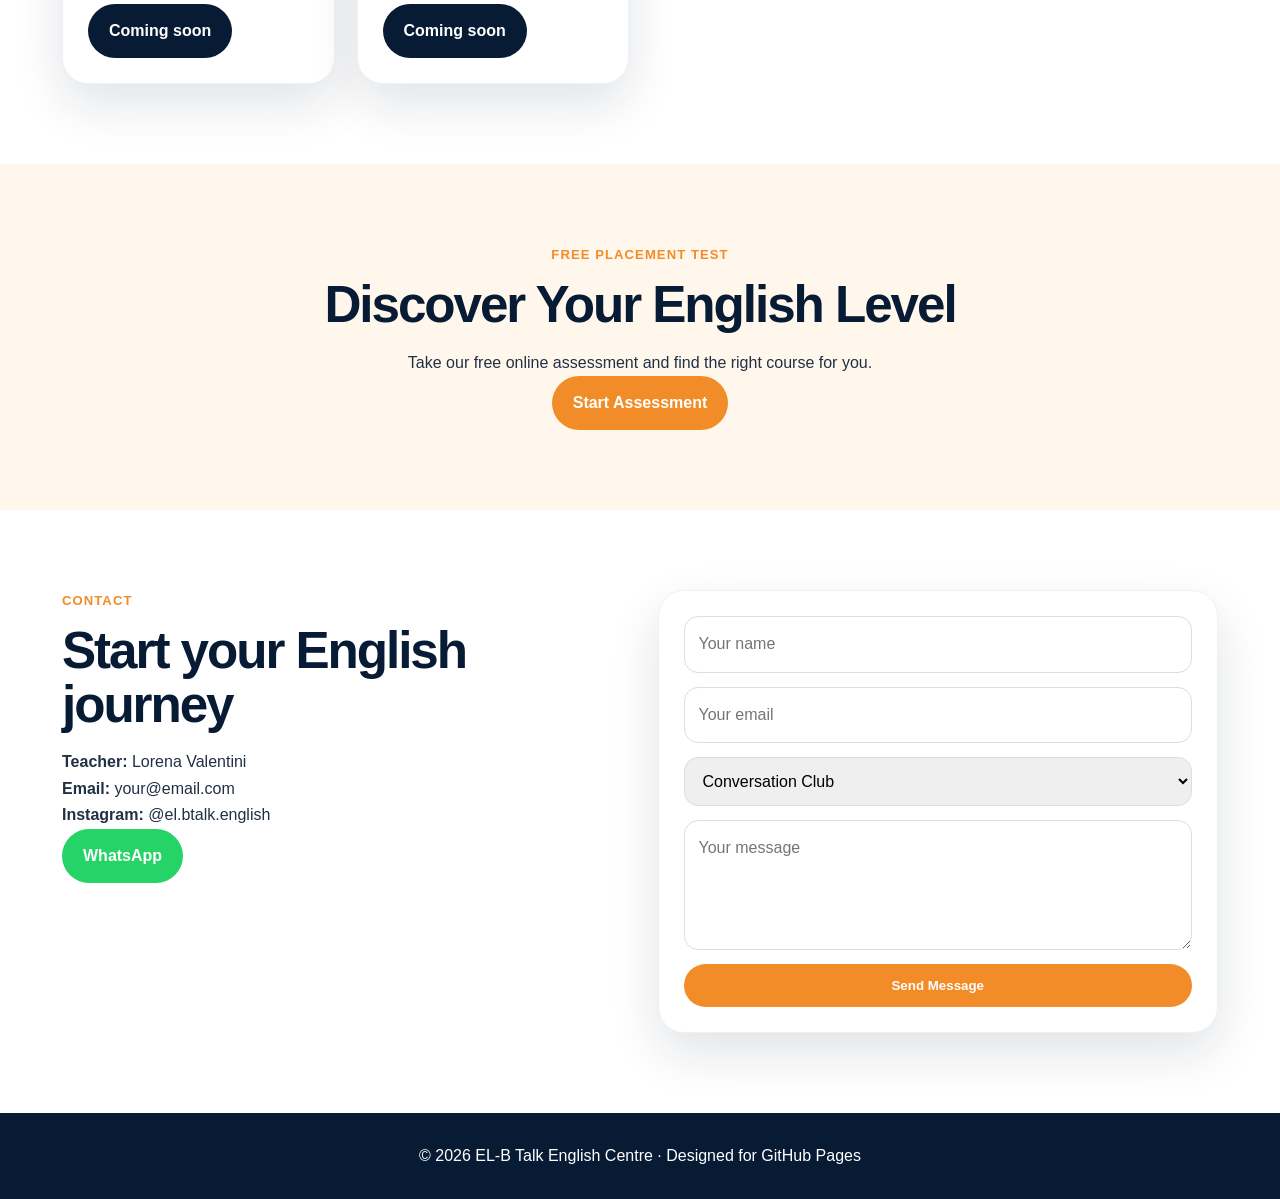
==== commit 964ce358: "Update index.html" ====
--- a/ELBTalk_Premium_CD_Complete/index.html
+++ b/ELBTalk_Premium_CD_Complete/index.html
@@ -6,6 +6,15 @@
   <title>EL-B Talk English Centre</title>
   <meta name="description" content="EL-B Talk English Centre: personalized English coaching, Business English, IELTS preparation and Conversation Club." />
   <link rel="stylesheet" href="style.css" />
+  .cards article .btn {
+  margin-top: 15px;
+}
+
+.disabled-link {
+  opacity: 0.55;
+  pointer-events: none;
+  cursor: not-allowed;
+}
   <link rel="stylesheet" href="https://cdnjs.cloudflare.com/ajax/libs/font-awesome/6.5.0/css/all.min.css" />
 </head>
 <body>
@@ -113,20 +122,60 @@
       <div class="bands"><span>5.5</span><span>6.0</span><span>6.5</span><span>7.0+</span></div>
       <a href="#contact" class="btn primary">Practice IELTS Speaking</a>
     </section>
-
-    <section id="resources" class="section reveal">
-      <p class="tag">Learning Resources</p>
-      <h2>Resources for continuous practice</h2>
-      <div class="cards">
-        <article><i class="fa-solid fa-language"></i><h3>Vocabulary</h3><p>PDF placeholder, word banks and collocations.</p><button>Download</button></article>
-        <article><i class="fa-solid fa-spell-check"></i><h3>Grammar</h3><p>Guides, worksheets and revision files.</p><button>Download</button></article>
-        <article><i class="fa-solid fa-volume-high"></i><h3>Listening</h3><p>Audio and video placeholders.</p><button>Download</button></article>
-        <article><i class="fa-solid fa-book"></i><h3>Reading</h3><p>Texts and comprehension tasks.</p><button>Download</button></article>
-        <article><i class="fa-solid fa-comment-dots"></i><h3>Pronunciation</h3><p>Sounds, rhythm and intonation.</p><button>Download</button></article>
-        <article><i class="fa-solid fa-briefcase"></i><h3>Business English</h3><p>Templates for emails and meetings.</p><button>Download</button></article>
-      </div>
-      <!-- Insert future PDFs, audio files and videos here. -->
-    </section>
+<section id="resources" class="section reveal">
+  <p class="tag">Learning Resources</p>
+  <h2>Resources for continuous practice</h2>
+
+  <div class="cards">
+    <article>
+      <i class="fa-solid fa-language"></i>
+      <h3>Vocabulary</h3>
+      <p>Word banks, collocations and useful expressions.</p>
+      <a href="#" class="btn secondary disabled-link">Coming soon</a>
+    </article>
+
+    <article>
+      <i class="fa-solid fa-spell-check"></i>
+      <h3>Grammar</h3>
+      <p>Question structure, conversation starters and speaking practice.</p>
+      <a
+        href="resources/grammar-boost.pdf"
+        target="_blank"
+        rel="noopener noreferrer"
+        class="btn primary">
+        Practice Grammar
+      </a>
+    </article>
+
+    <article>
+      <i class="fa-solid fa-volume-high"></i>
+      <h3>Listening</h3>
+      <p>Audio and video-based practice.</p>
+      <a href="#" class="btn secondary disabled-link">Coming soon</a>
+    </article>
+
+    <article>
+      <i class="fa-solid fa-book"></i>
+      <h3>Reading</h3>
+      <p>Texts and comprehension tasks.</p>
+      <a href="#" class="btn secondary disabled-link">Coming soon</a>
+    </article>
+
+    <article>
+      <i class="fa-solid fa-comment-dots"></i>
+      <h3>Pronunciation</h3>
+      <p>Sounds, rhythm and intonation.</p>
+      <a href="#" class="btn secondary disabled-link">Coming soon</a>
+    </article>
+
+    <article>
+      <i class="fa-solid fa-briefcase"></i>
+      <h3>Business English</h3>
+      <p>Templates for emails, meetings and presentations.</p>
+      <a href="#" class="btn secondary disabled-link">Coming soon</a>
+    </article>
+  </div>
+</section>
 
     <section id="test" class="section cta reveal">
       <p class="tag">Free Placement Test</p>
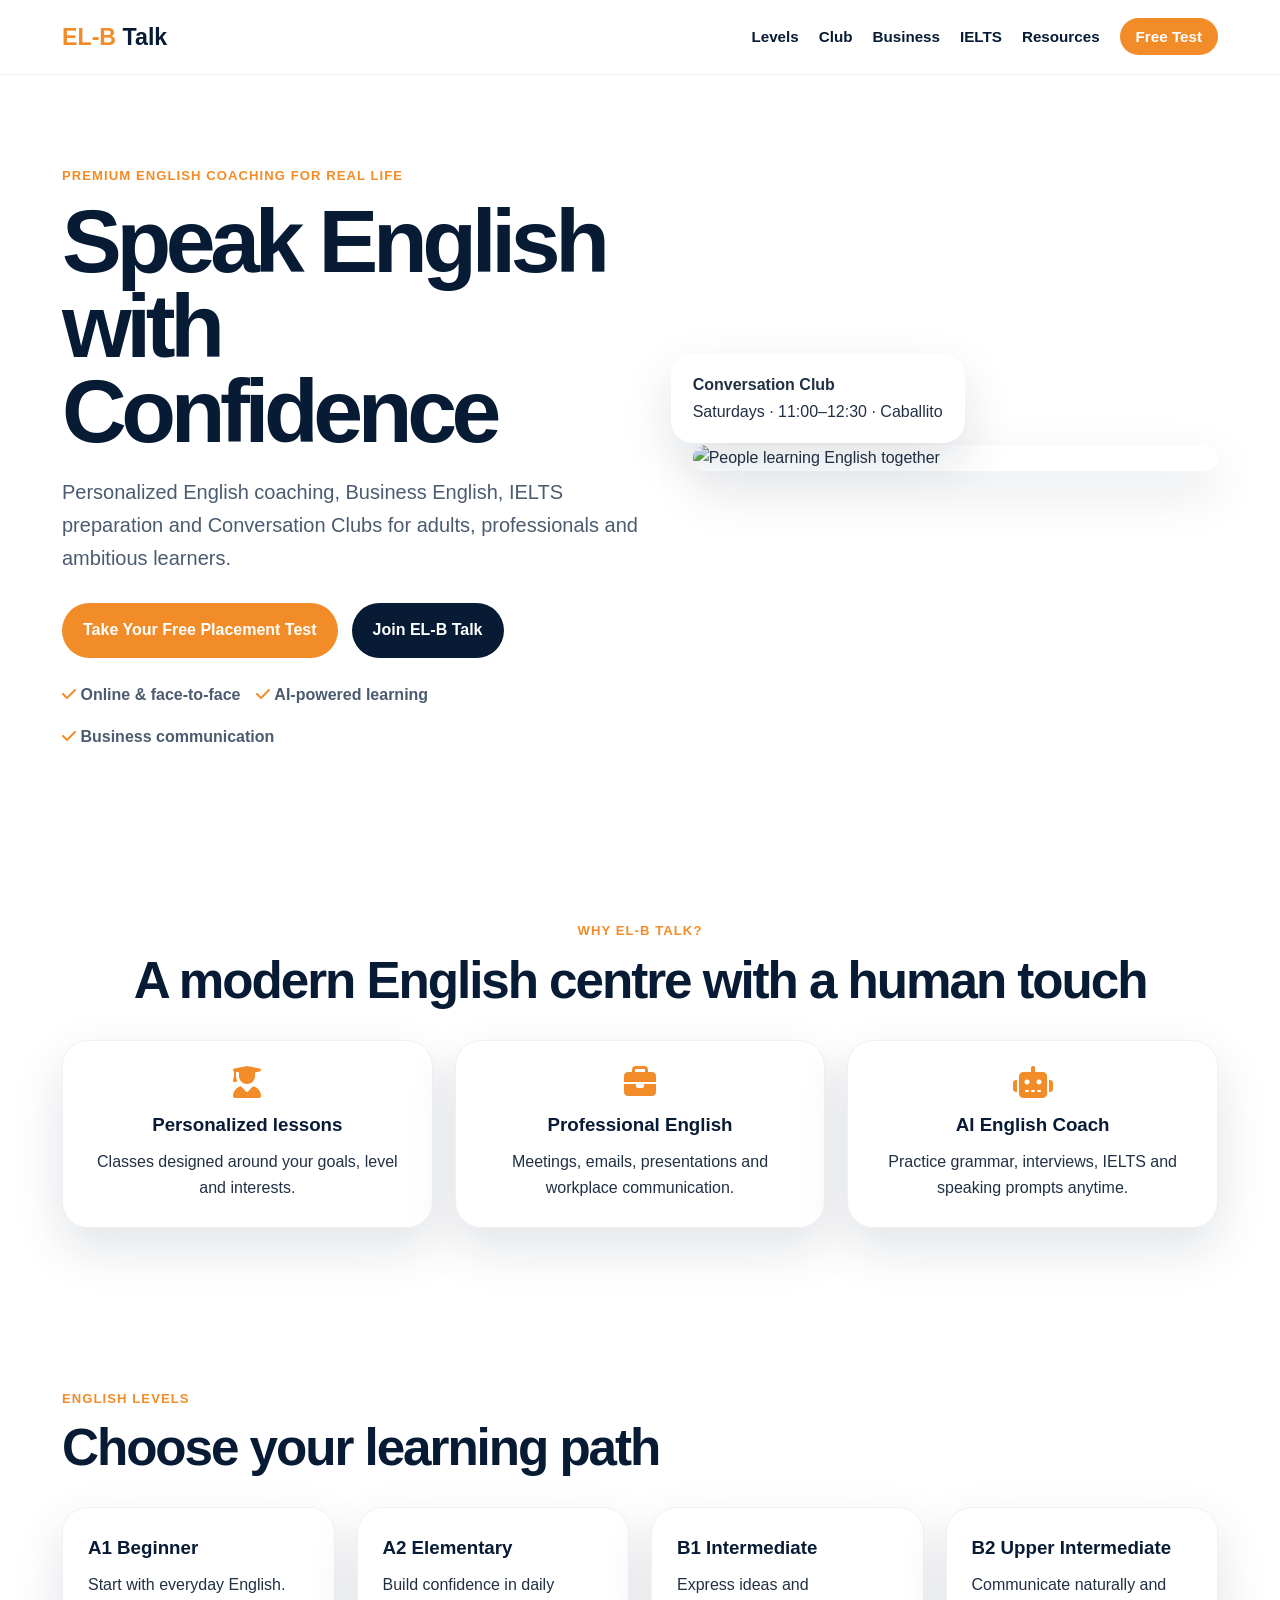
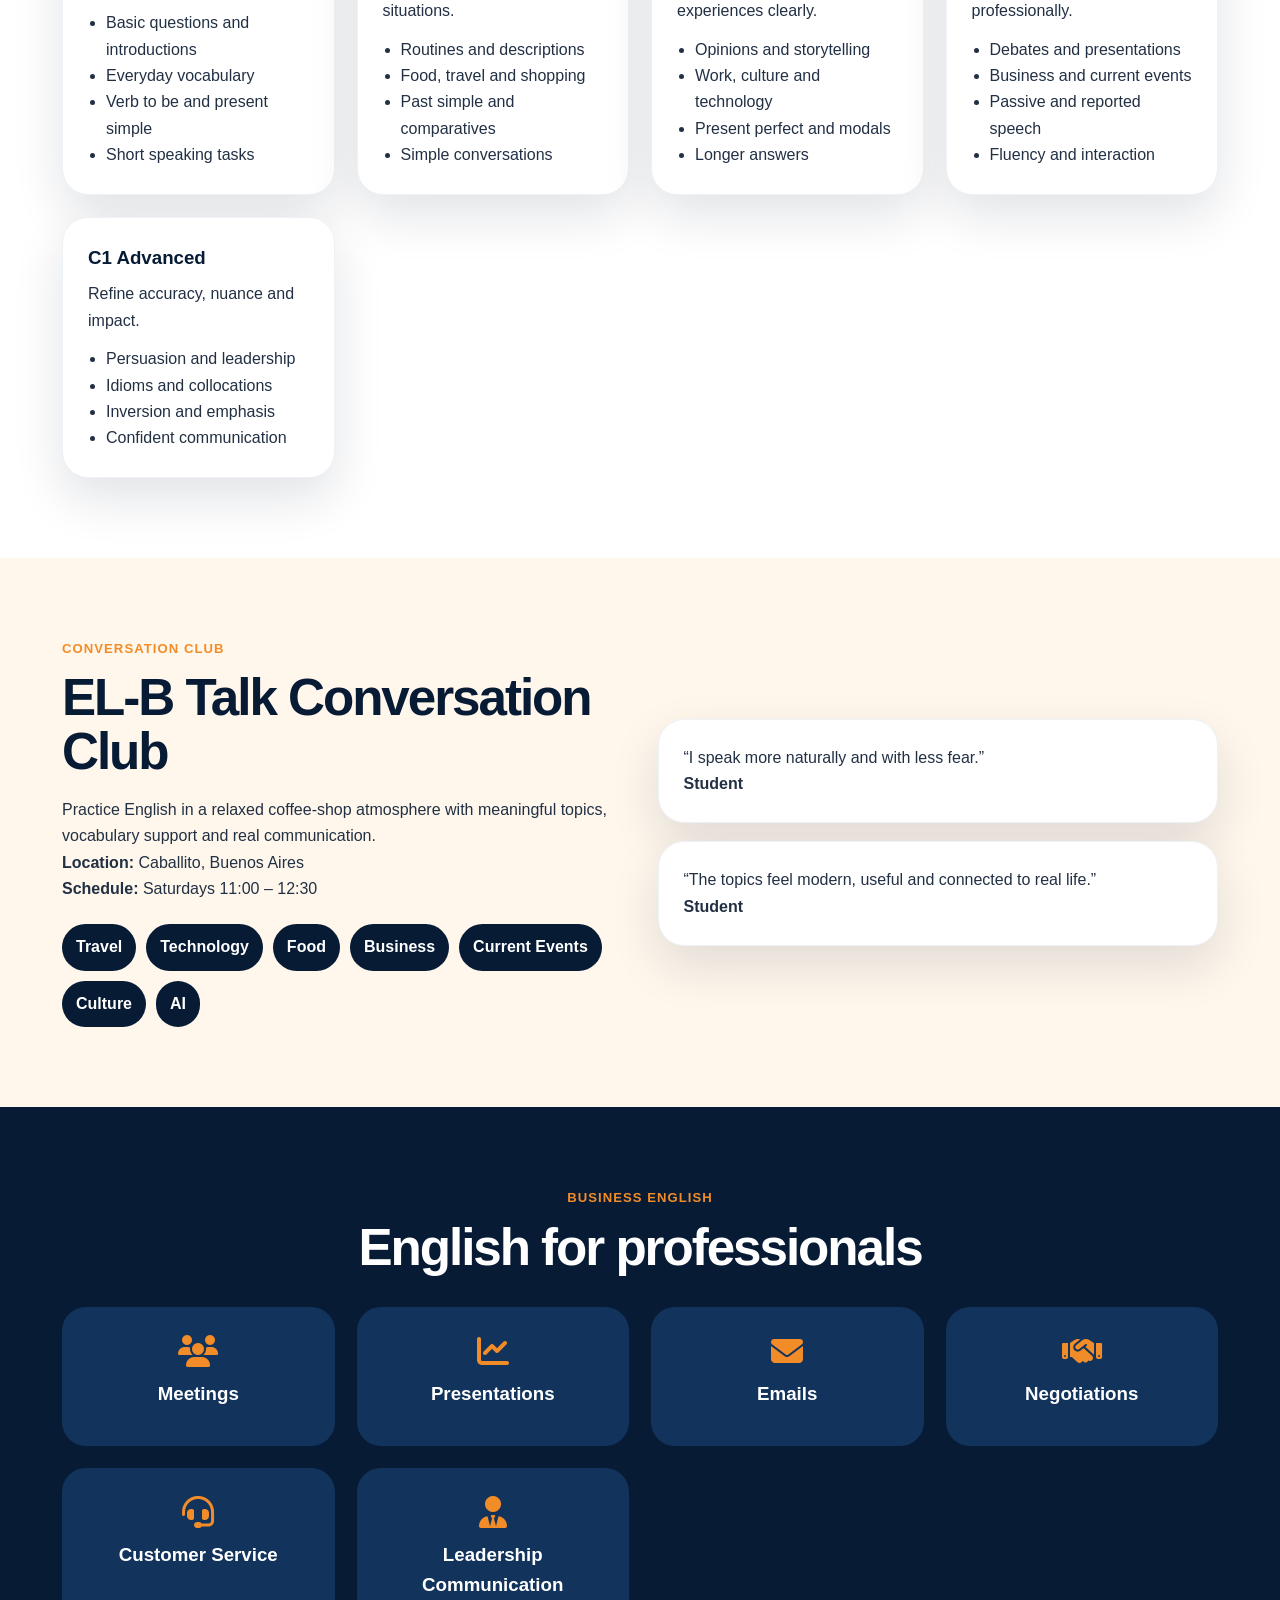
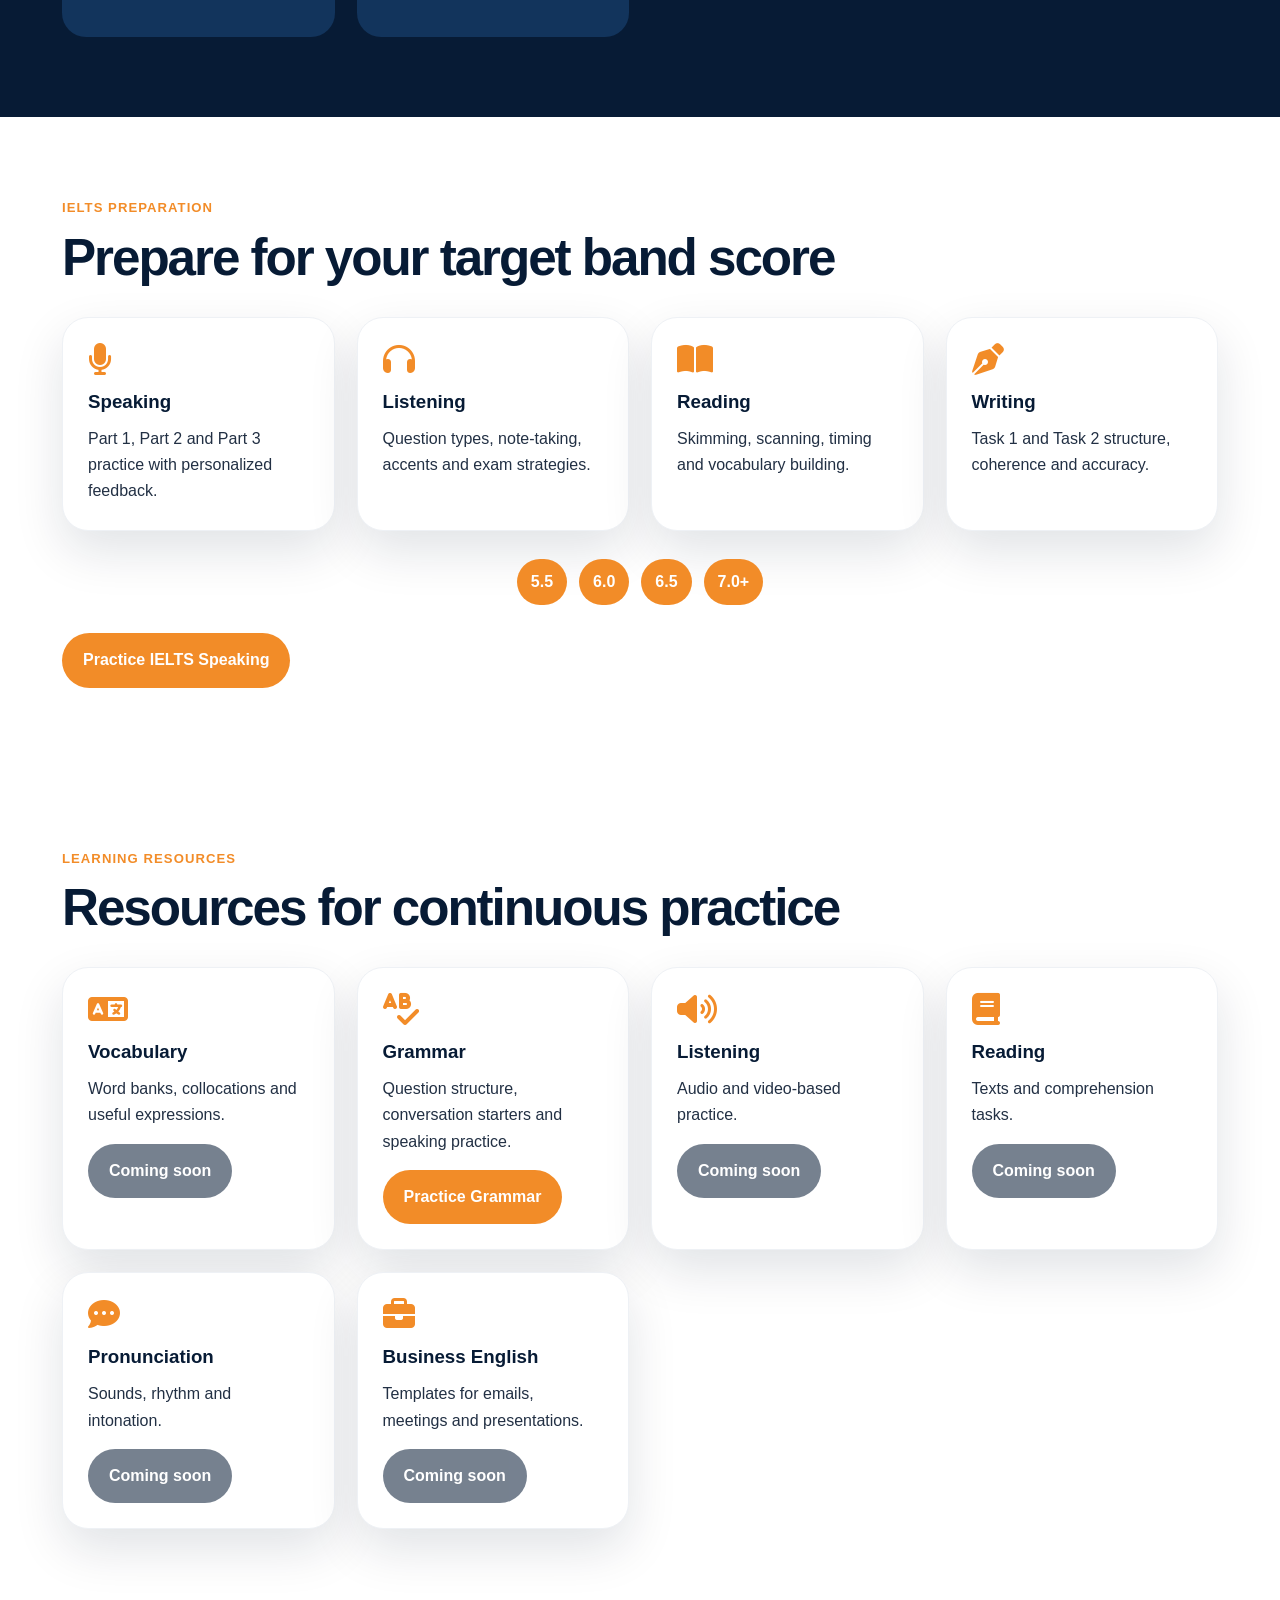
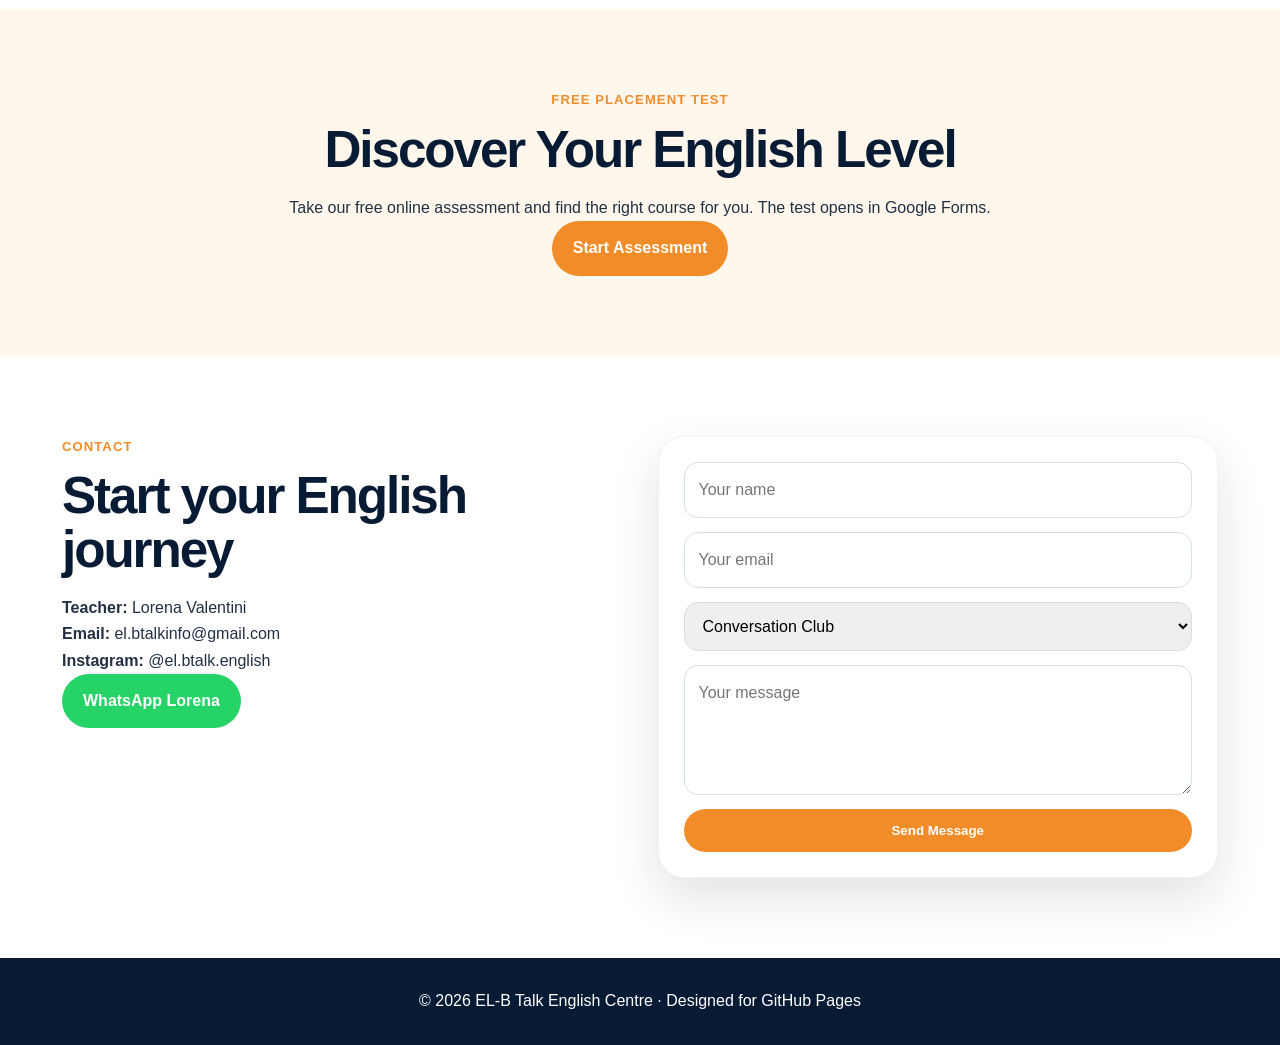
==== commit de3e6c53: "Add files via upload" ====
--- a/ELBTalk_Premium_CD_Complete/index.html
+++ b/ELBTalk_Premium_CD_Complete/index.html
@@ -3,32 +3,38 @@
 <head>
   <meta charset="UTF-8" />
   <meta name="viewport" content="width=device-width, initial-scale=1.0" />
+
   <title>EL-B Talk English Centre</title>
   <meta name="description" content="EL-B Talk English Centre: personalized English coaching, Business English, IELTS preparation and Conversation Club." />
+
   <link rel="stylesheet" href="style.css" />
-  .cards article .btn {
-  margin-top: 15px;
-}
-
-.disabled-link {
-  opacity: 0.55;
-  pointer-events: none;
-  cursor: not-allowed;
-}
   <link rel="stylesheet" href="https://cdnjs.cloudflare.com/ajax/libs/font-awesome/6.5.0/css/all.min.css" />
 </head>
+
 <body>
   <header class="header">
     <nav class="nav">
       <a href="#home" class="logo"><span>EL-B</span> Talk</a>
-      <button class="menu-btn" id="menuBtn"><i class="fa-solid fa-bars"></i></button>
+
+      <button class="menu-btn" id="menuBtn" aria-label="Open menu">
+        <i class="fa-solid fa-bars"></i>
+      </button>
+
       <ul class="nav-links" id="navLinks">
         <li><a href="#levels">Levels</a></li>
         <li><a href="#club">Club</a></li>
         <li><a href="#business">Business</a></li>
         <li><a href="#ielts">IELTS</a></li>
         <li><a href="#resources">Resources</a></li>
-        <li><a href="#test" class="nav-cta">Free Test</a></li>
+        <li>
+          <a
+            href="https://docs.google.com/forms/d/e/1FAIpQLSdaf9KIlqNik9Tq_V4FJIN5skYSSNI4ZTB1HqiYyKlc5dFJnA/viewform"
+            target="_blank"
+            rel="noopener noreferrer"
+            class="nav-cta">
+            Free Test
+          </a>
+        </li>
       </ul>
     </nav>
   </header>
@@ -38,19 +44,35 @@
       <div class="hero-text reveal">
         <p class="tag">Premium English coaching for real life</p>
         <h1>Speak English with Confidence</h1>
-        <p class="subtitle">Personalized English coaching, Business English, IELTS preparation and Conversation Clubs for adults, professionals and ambitious learners.</p>
+        <p class="subtitle">
+          Personalized English coaching, Business English, IELTS preparation and Conversation Clubs
+          for adults, professionals and ambitious learners.
+        </p>
+
         <div class="buttons">
-          <a href="#test" class="btn primary">Take Your Free Placement Test</a>
+          <a
+            href="https://docs.google.com/forms/d/e/1FAIpQLSdaf9KIlqNik9Tq_V4FJIN5skYSSNI4ZTB1HqiYyKlc5dFJnA/viewform"
+            target="_blank"
+            rel="noopener noreferrer"
+            class="btn primary">
+            Take Your Free Placement Test
+          </a>
+
           <a href="#club" class="btn secondary">Join EL-B Talk</a>
         </div>
+
         <div class="trust">
           <span><i class="fa-solid fa-check"></i> Online & face-to-face</span>
           <span><i class="fa-solid fa-check"></i> AI-powered learning</span>
           <span><i class="fa-solid fa-check"></i> Business communication</span>
         </div>
       </div>
+
       <div class="hero-card reveal">
-        <img src="https://images.unsplash.com/photo-1521737604893-d14cc237f11d?auto=format&fit=crop&w=1200&q=80" alt="People learning English together" />
+        <img
+          src="https://images.unsplash.com/photo-1521737604893-d14cc237f11d?auto=format&fit=crop&w=1200&q=80"
+          alt="People learning English together"
+        />
         <div class="floating-card">
           <strong>Conversation Club</strong>
           <p>Saturdays · 11:00–12:30 · Caballito</p>
@@ -61,22 +83,87 @@
     <section class="section intro reveal">
       <p class="tag">Why EL-B Talk?</p>
       <h2>A modern English centre with a human touch</h2>
+
       <div class="feature-grid">
-        <div><i class="fa-solid fa-user-graduate"></i><h3>Personalized lessons</h3><p>Classes designed around your goals, level and interests.</p></div>
-        <div><i class="fa-solid fa-briefcase"></i><h3>Professional English</h3><p>Meetings, emails, presentations and workplace communication.</p></div>
-        <div><i class="fa-solid fa-robot"></i><h3>AI English Coach</h3><p>Practice grammar, interviews, IELTS and speaking prompts anytime.</p></div>
+        <div>
+          <i class="fa-solid fa-user-graduate"></i>
+          <h3>Personalized lessons</h3>
+          <p>Classes designed around your goals, level and interests.</p>
+        </div>
+
+        <div>
+          <i class="fa-solid fa-briefcase"></i>
+          <h3>Professional English</h3>
+          <p>Meetings, emails, presentations and workplace communication.</p>
+        </div>
+
+        <div>
+          <i class="fa-solid fa-robot"></i>
+          <h3>AI English Coach</h3>
+          <p>Practice grammar, interviews, IELTS and speaking prompts anytime.</p>
+        </div>
       </div>
     </section>
 
     <section id="levels" class="section reveal">
       <p class="tag">English Levels</p>
       <h2>Choose your learning path</h2>
+
       <div class="cards">
-        <article><h3>A1 Beginner</h3><p>Start with everyday English.</p><ul><li>Skills: basic questions</li><li>Vocabulary: family, work, places</li><li>Grammar: verb to be, present simple</li><li>Speaking: short answers</li></ul></article>
-        <article><h3>A2 Elementary</h3><p>Build confidence in daily situations.</p><ul><li>Skills: routines and descriptions</li><li>Vocabulary: food, travel, shopping</li><li>Grammar: past simple, comparatives</li><li>Speaking: simple conversations</li></ul></article>
-        <article><h3>B1 Intermediate</h3><p>Express ideas and experiences clearly.</p><ul><li>Skills: opinions and storytelling</li><li>Vocabulary: work, culture, technology</li><li>Grammar: present perfect, modals</li><li>Speaking: longer answers</li></ul></article>
-        <article><h3>B2 Upper Intermediate</h3><p>Communicate naturally and professionally.</p><ul><li>Skills: debates and presentations</li><li>Vocabulary: business and current events</li><li>Grammar: passive, reported speech</li><li>Speaking: fluency and interaction</li></ul></article>
-        <article><h3>C1 Advanced</h3><p>Refine accuracy, nuance and impact.</p><ul><li>Skills: persuasion and leadership</li><li>Vocabulary: idioms and collocations</li><li>Grammar: inversion and emphasis</li><li>Speaking: confident communication</li></ul></article>
+        <article>
+          <h3>A1 Beginner</h3>
+          <p>Start with everyday English.</p>
+          <ul>
+            <li>Basic questions and introductions</li>
+            <li>Everyday vocabulary</li>
+            <li>Verb to be and present simple</li>
+            <li>Short speaking tasks</li>
+          </ul>
+        </article>
+
+        <article>
+          <h3>A2 Elementary</h3>
+          <p>Build confidence in daily situations.</p>
+          <ul>
+            <li>Routines and descriptions</li>
+            <li>Food, travel and shopping</li>
+            <li>Past simple and comparatives</li>
+            <li>Simple conversations</li>
+          </ul>
+        </article>
+
+        <article>
+          <h3>B1 Intermediate</h3>
+          <p>Express ideas and experiences clearly.</p>
+          <ul>
+            <li>Opinions and storytelling</li>
+            <li>Work, culture and technology</li>
+            <li>Present perfect and modals</li>
+            <li>Longer answers</li>
+          </ul>
+        </article>
+
+        <article>
+          <h3>B2 Upper Intermediate</h3>
+          <p>Communicate naturally and professionally.</p>
+          <ul>
+            <li>Debates and presentations</li>
+            <li>Business and current events</li>
+            <li>Passive and reported speech</li>
+            <li>Fluency and interaction</li>
+          </ul>
+        </article>
+
+        <article>
+          <h3>C1 Advanced</h3>
+          <p>Refine accuracy, nuance and impact.</p>
+          <ul>
+            <li>Persuasion and leadership</li>
+            <li>Idioms and collocations</li>
+            <li>Inversion and emphasis</li>
+            <li>Confident communication</li>
+          </ul>
+        </article>
       </div>
     </section>
 
@@ -84,22 +171,41 @@
       <div>
         <p class="tag">Conversation Club</p>
         <h2>EL-B Talk Conversation Club</h2>
-        <p>Practice English in a relaxed coffee-shop atmosphere with meaningful topics, vocabulary support and real communication.</p>
+        <p>
+          Practice English in a relaxed coffee-shop atmosphere with meaningful topics,
+          vocabulary support and real communication.
+        </p>
         <p><strong>Location:</strong> Caballito, Buenos Aires</p>
         <p><strong>Schedule:</strong> Saturdays 11:00 – 12:30</p>
+
         <div class="chips">
-          <span>Travel</span><span>Technology</span><span>Food</span><span>Business</span><span>Current Events</span><span>Culture</span><span>AI</span>
-        </div>
-      </div>
+          <span>Travel</span>
+          <span>Technology</span>
+          <span>Food</span>
+          <span>Business</span>
+          <span>Current Events</span>
+          <span>Culture</span>
+          <span>AI</span>
+        </div>
+      </div>
+
       <div class="testimonial-box">
-        <div><p>“I speak more naturally and with less fear.”</p><strong>Student</strong></div>
-        <div><p>“The topics feel modern, useful and connected to real life.”</p><strong>Student</strong></div>
+        <div>
+          <p>“I speak more naturally and with less fear.”</p>
+          <strong>Student</strong>
+        </div>
+
+        <div>
+          <p>“The topics feel modern, useful and connected to real life.”</p>
+          <strong>Student</strong>
+        </div>
       </div>
     </section>
 
     <section id="business" class="section dark reveal">
       <p class="tag">Business English</p>
       <h2>English for professionals</h2>
+
       <div class="business-grid">
         <div><i class="fa-solid fa-users"></i><h3>Meetings</h3></div>
         <div><i class="fa-solid fa-chart-line"></i><h3>Presentations</h3></div>
@@ -113,81 +219,94 @@
     <section id="ielts" class="section reveal">
       <p class="tag">IELTS Preparation</p>
       <h2>Prepare for your target band score</h2>
+
       <div class="cards four">
-        <article><i class="fa-solid fa-microphone"></i><h3>Speaking</h3><p>Part 1, Part 2 and Part 3 practice.</p></article>
-        <article><i class="fa-solid fa-headphones"></i><h3>Listening</h3><p>Question types and exam strategies.</p></article>
-        <article><i class="fa-solid fa-book-open"></i><h3>Reading</h3><p>Skimming, scanning and timing.</p></article>
-        <article><i class="fa-solid fa-pen-nib"></i><h3>Writing</h3><p>Task 1 and Task 2 structure.</p></article>
-      </div>
-      <div class="bands"><span>5.5</span><span>6.0</span><span>6.5</span><span>7.0+</span></div>
+        <article><i class="fa-solid fa-microphone"></i><h3>Speaking</h3><p>Part 1, Part 2 and Part 3 practice with personalized feedback.</p></article>
+        <article><i class="fa-solid fa-headphones"></i><h3>Listening</h3><p>Question types, note-taking, accents and exam strategies.</p></article>
+        <article><i class="fa-solid fa-book-open"></i><h3>Reading</h3><p>Skimming, scanning, timing and vocabulary building.</p></article>
+        <article><i class="fa-solid fa-pen-nib"></i><h3>Writing</h3><p>Task 1 and Task 2 structure, coherence and accuracy.</p></article>
+      </div>
+
+      <div class="bands">
+        <span>5.5</span>
+        <span>6.0</span>
+        <span>6.5</span>
+        <span>7.0+</span>
+      </div>
+
       <a href="#contact" class="btn primary">Practice IELTS Speaking</a>
     </section>
-<section id="resources" class="section reveal">
-  <p class="tag">Learning Resources</p>
-  <h2>Resources for continuous practice</h2>
-
-  <div class="cards">
-    <article>
-      <i class="fa-solid fa-language"></i>
-      <h3>Vocabulary</h3>
-      <p>Word banks, collocations and useful expressions.</p>
-      <a href="#" class="btn secondary disabled-link">Coming soon</a>
-    </article>
-
-    <article>
-      <i class="fa-solid fa-spell-check"></i>
-      <h3>Grammar</h3>
-      <p>Question structure, conversation starters and speaking practice.</p>
+
+    <section id="resources" class="section reveal">
+      <p class="tag">Learning Resources</p>
+      <h2>Resources for continuous practice</h2>
+
+      <div class="cards">
+        <article>
+          <i class="fa-solid fa-language"></i>
+          <h3>Vocabulary</h3>
+          <p>Word banks, collocations and useful expressions.</p>
+          <a href="#" class="btn secondary disabled-link">Coming soon</a>
+        </article>
+
+        <article>
+          <i class="fa-solid fa-spell-check"></i>
+          <h3>Grammar</h3>
+          <p>Question structure, conversation starters and speaking practice.</p>
+          <a
+            href="resources/grammar-boost.pdf"
+            target="_blank"
+            rel="noopener noreferrer"
+            class="btn primary">
+            Practice Grammar
+          </a>
+        </article>
+
+        <article>
+          <i class="fa-solid fa-volume-high"></i>
+          <h3>Listening</h3>
+          <p>Audio and video-based practice.</p>
+          <a href="#" class="btn secondary disabled-link">Coming soon</a>
+        </article>
+
+        <article>
+          <i class="fa-solid fa-book"></i>
+          <h3>Reading</h3>
+          <p>Texts and comprehension tasks.</p>
+          <a href="#" class="btn secondary disabled-link">Coming soon</a>
+        </article>
+
+        <article>
+          <i class="fa-solid fa-comment-dots"></i>
+          <h3>Pronunciation</h3>
+          <p>Sounds, rhythm and intonation.</p>
+          <a href="#" class="btn secondary disabled-link">Coming soon</a>
+        </article>
+
+        <article>
+          <i class="fa-solid fa-briefcase"></i>
+          <h3>Business English</h3>
+          <p>Templates for emails, meetings and presentations.</p>
+          <a href="#" class="btn secondary disabled-link">Coming soon</a>
+        </article>
+      </div>
+    </section>
+
+    <section id="test" class="section cta reveal">
+      <p class="tag">Free Placement Test</p>
+      <h2>Discover Your English Level</h2>
+      <p>
+        Take our free online assessment and find the right course for you.
+        The test opens in Google Forms.
+      </p>
+
       <a
-        href="resources/grammar-boost.pdf"
+        href="https://docs.google.com/forms/d/e/1FAIpQLSdaf9KIlqNik9Tq_V4FJIN5skYSSNI4ZTB1HqiYyKlc5dFJnA/viewform"
         target="_blank"
         rel="noopener noreferrer"
         class="btn primary">
-        Practice Grammar
+        Start Assessment
       </a>
-    </article>
-
-    <article>
-      <i class="fa-solid fa-volume-high"></i>
-      <h3>Listening</h3>
-      <p>Audio and video-based practice.</p>
-      <a href="#" class="btn secondary disabled-link">Coming soon</a>
-    </article>
-
-    <article>
-      <i class="fa-solid fa-book"></i>
-      <h3>Reading</h3>
-      <p>Texts and comprehension tasks.</p>
-      <a href="#" class="btn secondary disabled-link">Coming soon</a>
-    </article>
-
-    <article>
-      <i class="fa-solid fa-comment-dots"></i>
-      <h3>Pronunciation</h3>
-      <p>Sounds, rhythm and intonation.</p>
-      <a href="#" class="btn secondary disabled-link">Coming soon</a>
-    </article>
-
-    <article>
-      <i class="fa-solid fa-briefcase"></i>
-      <h3>Business English</h3>
-      <p>Templates for emails, meetings and presentations.</p>
-      <a href="#" class="btn secondary disabled-link">Coming soon</a>
-    </article>
-  </div>
-</section>
-
-    <section id="test" class="section cta reveal">
-      <p class="tag">Free Placement Test</p>
-<h2>Discover Your English Level</h2>
-<p>Take our free online assessment and find the right course for you.</p>
-
-<a
-href="https://docs.google.com/forms/d/e/1FAIpQLSdaf9KIlqNik9Tq_V4FJIN5skYSSNI4ZTB1HqiYyKlc5dFJnA/viewform"
-target="_blank"
-class="btn primary">
-Start Assessment
-</a>
     </section>
 
     <section id="contact" class="section contact reveal">
@@ -195,14 +314,27 @@
         <p class="tag">Contact</p>
         <h2>Start your English journey</h2>
         <p><strong>Teacher:</strong> Lorena Valentini</p>
-        <p><strong>Email:</strong> your@email.com</p>
+        <p><strong>Email:</strong> el.btalkinfo@gmail.com</p>
         <p><strong>Instagram:</strong> @el.btalk.english</p>
-        <a class="btn whatsapp" href="https://wa.me/" target="_blank">WhatsApp</a>
-      </div>
+
+        <a
+          class="btn whatsapp"
+          href="https://wa.me/5491134267830"
+          target="_blank"
+          rel="noopener noreferrer">
+          WhatsApp Lorena
+        </a>
+      </div>
+
       <form>
         <input type="text" placeholder="Your name" />
         <input type="email" placeholder="Your email" />
-        <select><option>Conversation Club</option><option>Business English</option><option>IELTS Preparation</option><option>Private Lessons</option></select>
+        <select>
+          <option>Conversation Club</option>
+          <option>Business English</option>
+          <option>IELTS Preparation</option>
+          <option>Private Lessons</option>
+        </select>
         <textarea placeholder="Your message"></textarea>
         <button class="btn primary" type="submit">Send Message</button>
       </form>
--- a/ELBTalk_Premium_CD_Complete/style.css
+++ b/ELBTalk_Premium_CD_Complete/style.css
@@ -9,11 +9,13 @@
   --white:#fff;
   --shadow:0 20px 50px rgba(7,27,53,.12);
 }
+
 *{box-sizing:border-box;margin:0;padding:0}
 html{scroll-behavior:smooth}
 body{font-family:Inter,Arial,sans-serif;color:var(--text);background:#fff;line-height:1.65}
 img{max-width:100%;display:block}
-.header{position:sticky;top:0;z-index:10;background:rgba(255,255,255,.9);backdrop-filter:blur(14px);border-bottom:1px solid #edf0f4}
+
+.header{position:sticky;top:0;z-index:10;background:rgba(255,255,255,.94);backdrop-filter:blur(14px);border-bottom:1px solid #edf0f4}
 .nav{max-width:1200px;margin:auto;padding:18px 22px;display:flex;align-items:center;justify-content:space-between}
 .logo{text-decoration:none;font-size:1.45rem;font-weight:900;color:var(--blue)}
 .logo span{color:var(--orange)}
@@ -21,29 +23,36 @@
 .nav-links a{text-decoration:none;color:var(--blue);font-weight:700;font-size:.95rem}
 .nav-cta{background:var(--orange);color:white!important;padding:10px 16px;border-radius:999px}
 .menu-btn{display:none;background:none;border:0;font-size:1.5rem;color:var(--blue)}
+
 .hero{max-width:1200px;margin:auto;padding:90px 22px;display:grid;grid-template-columns:1.05fr .95fr;gap:50px;align-items:center}
 .tag{color:var(--orange);font-weight:900;text-transform:uppercase;letter-spacing:.08em;font-size:.82rem;margin-bottom:12px}
 h1{font-size:clamp(3rem,7vw,5.8rem);line-height:.95;color:var(--blue);letter-spacing:-.06em;margin-bottom:22px}
 h2{font-size:clamp(2rem,4vw,3.3rem);line-height:1.05;color:var(--blue);letter-spacing:-.04em;margin-bottom:18px}
 h3{color:var(--blue);margin-bottom:8px}
 .subtitle{font-size:1.25rem;max-width:650px;margin-bottom:28px;color:#4b5b70}
+
 .buttons{display:flex;gap:14px;flex-wrap:wrap;margin-bottom:24px}
 .btn{border:0;display:inline-block;text-decoration:none;padding:14px 21px;border-radius:999px;font-weight:900;cursor:pointer;transition:.25s}
 .btn:hover{transform:translateY(-3px);box-shadow:var(--shadow)}
 .primary{background:var(--orange);color:#fff}
 .secondary{background:var(--blue);color:#fff}
 .whatsapp{background:#25d366;color:#fff}
+.disabled-link{opacity:.55;pointer-events:none;cursor:not-allowed}
+
 .trust{display:flex;gap:16px;flex-wrap:wrap;font-weight:700;color:#4b5b70}
 .trust i{color:var(--orange)}
 .hero-card{position:relative}
 .hero-card img{border-radius:32px;box-shadow:var(--shadow)}
 .floating-card{position:absolute;left:-22px;bottom:28px;background:white;padding:18px 22px;border-radius:22px;box-shadow:var(--shadow)}
+
 .section{max-width:1200px;margin:auto;padding:80px 22px}
 .intro{text-align:center}
 .feature-grid,.cards,.business-grid{display:grid;grid-template-columns:repeat(auto-fit,minmax(230px,1fr));gap:22px;margin-top:32px}
-.feature-grid div,.cards article,.testimonial-box div,.contact form,.embed{background:white;border:1px solid #eef1f5;border-radius:26px;padding:25px;box-shadow:var(--shadow)}
+.feature-grid div,.cards article,.testimonial-box div,.contact form{background:white;border:1px solid #eef1f5;border-radius:26px;padding:25px;box-shadow:var(--shadow)}
 .feature-grid i,.cards i,.business-grid i{font-size:2rem;color:var(--orange);margin-bottom:12px}
 .cards article ul{padding-left:18px;margin-top:12px}
+.cards article .btn{margin-top:15px}
+
 .split{display:grid;grid-template-columns:1fr 1fr;gap:35px;align-items:center;background:var(--cream);max-width:100%;padding-left:calc((100% - 1200px)/2 + 22px);padding-right:calc((100% - 1200px)/2 + 22px)}
 .chips{display:flex;gap:10px;flex-wrap:wrap;margin-top:22px}
 .chips span,.bands span{background:var(--blue);color:white;padding:10px 14px;border-radius:999px;font-weight:800}
@@ -54,17 +63,18 @@
 .four{grid-template-columns:repeat(auto-fit,minmax(210px,1fr))}
 .bands{display:flex;gap:12px;justify-content:center;flex-wrap:wrap;margin:28px 0}
 .bands span{background:var(--orange)}
-.cards button{margin-top:15px;background:var(--blue);color:white;border:0;border-radius:999px;padding:10px 16px;font-weight:800}
+
 .cta{text-align:center;background:var(--cream);max-width:100%}
 .cta>*{max-width:850px;margin-left:auto;margin-right:auto}
-.embed{min-height:210px;border:2px dashed var(--orange);display:grid;place-items:center;margin-top:25px;margin-bottom:20px;color:#64748b}
 .contact{display:grid;grid-template-columns:1fr 1fr;gap:35px}
 form{display:grid;gap:14px}
 input,select,textarea{width:100%;padding:14px;border:1px solid #d7dee8;border-radius:14px;font:inherit}
 textarea{min-height:130px}
 footer{background:var(--blue);color:white;text-align:center;padding:30px}
+
 .reveal{opacity:0;transform:translateY(24px);transition:.7s ease}
 .reveal.visible{opacity:1;transform:translateY(0)}
+
 @media(max-width:850px){
   .menu-btn{display:block}
   .nav-links{display:none;position:absolute;top:72px;left:16px;right:16px;background:white;border-radius:20px;box-shadow:var(--shadow);padding:20px;flex-direction:column}
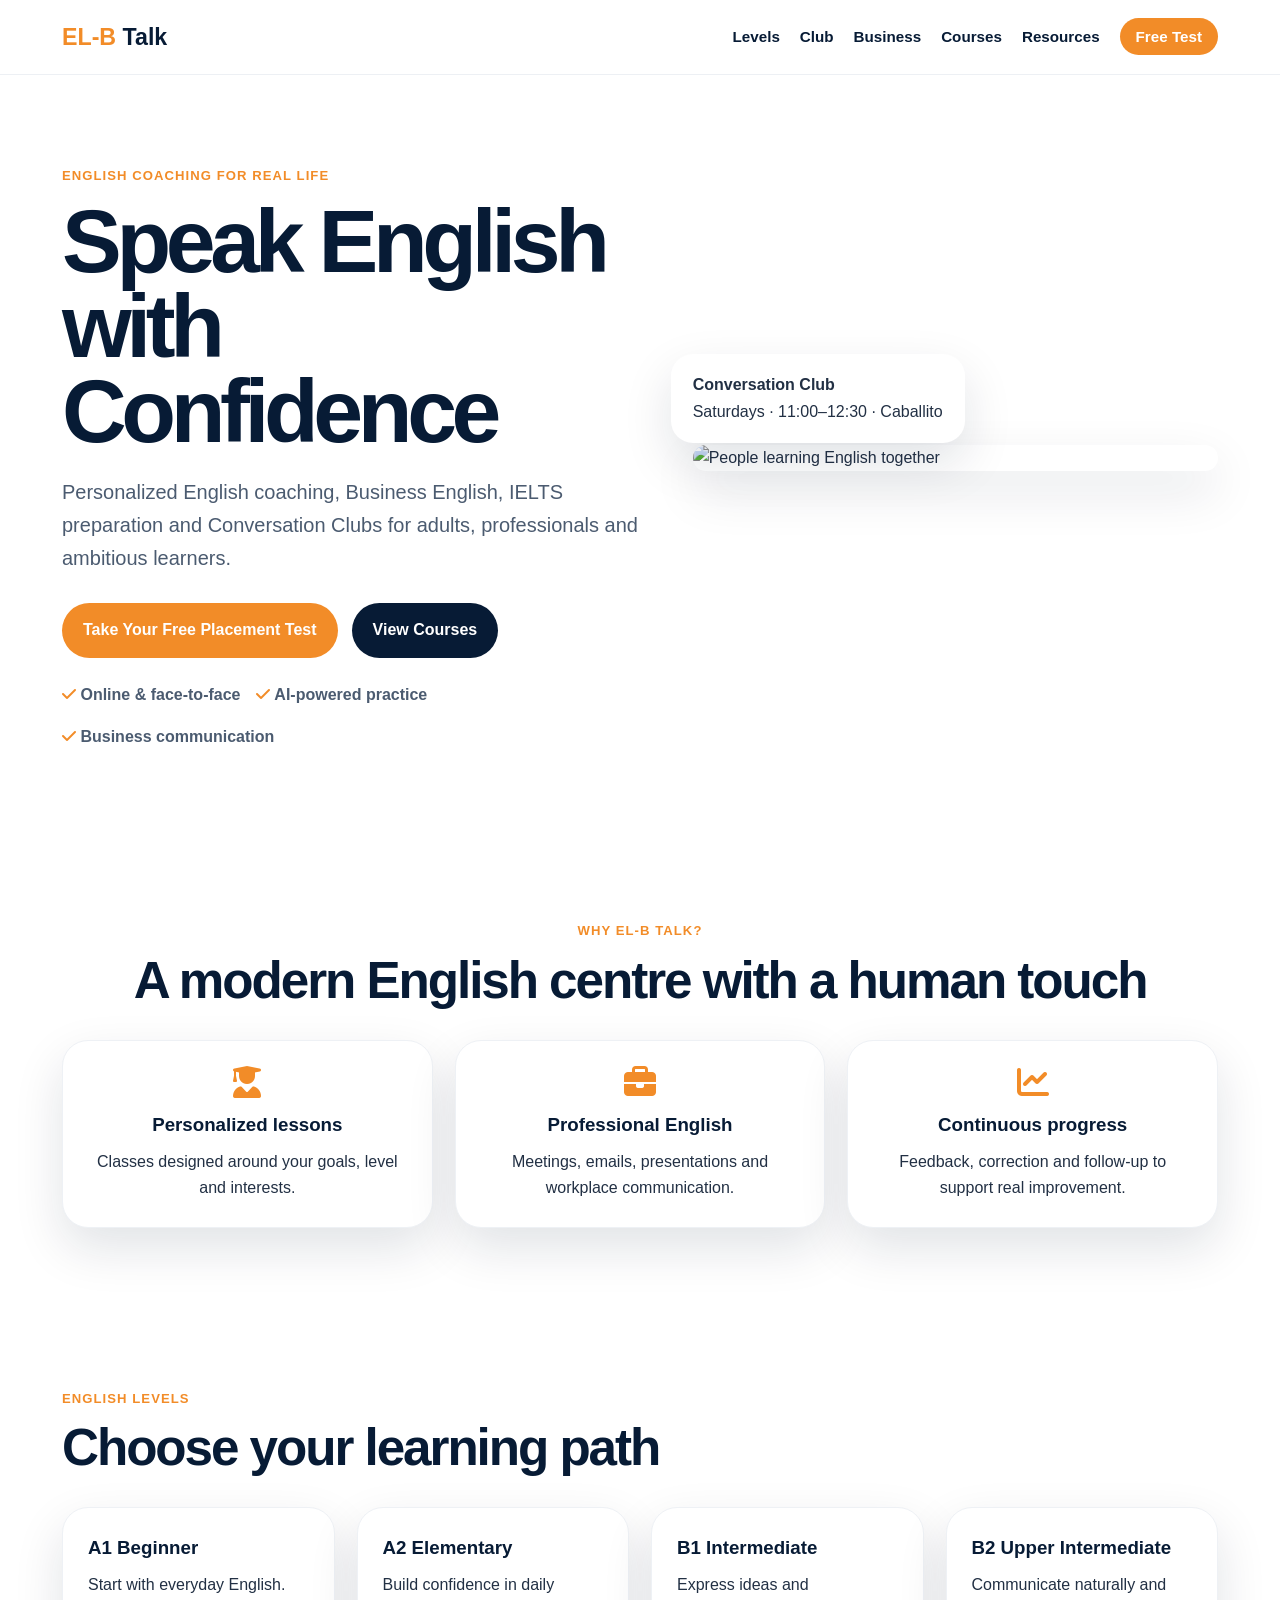
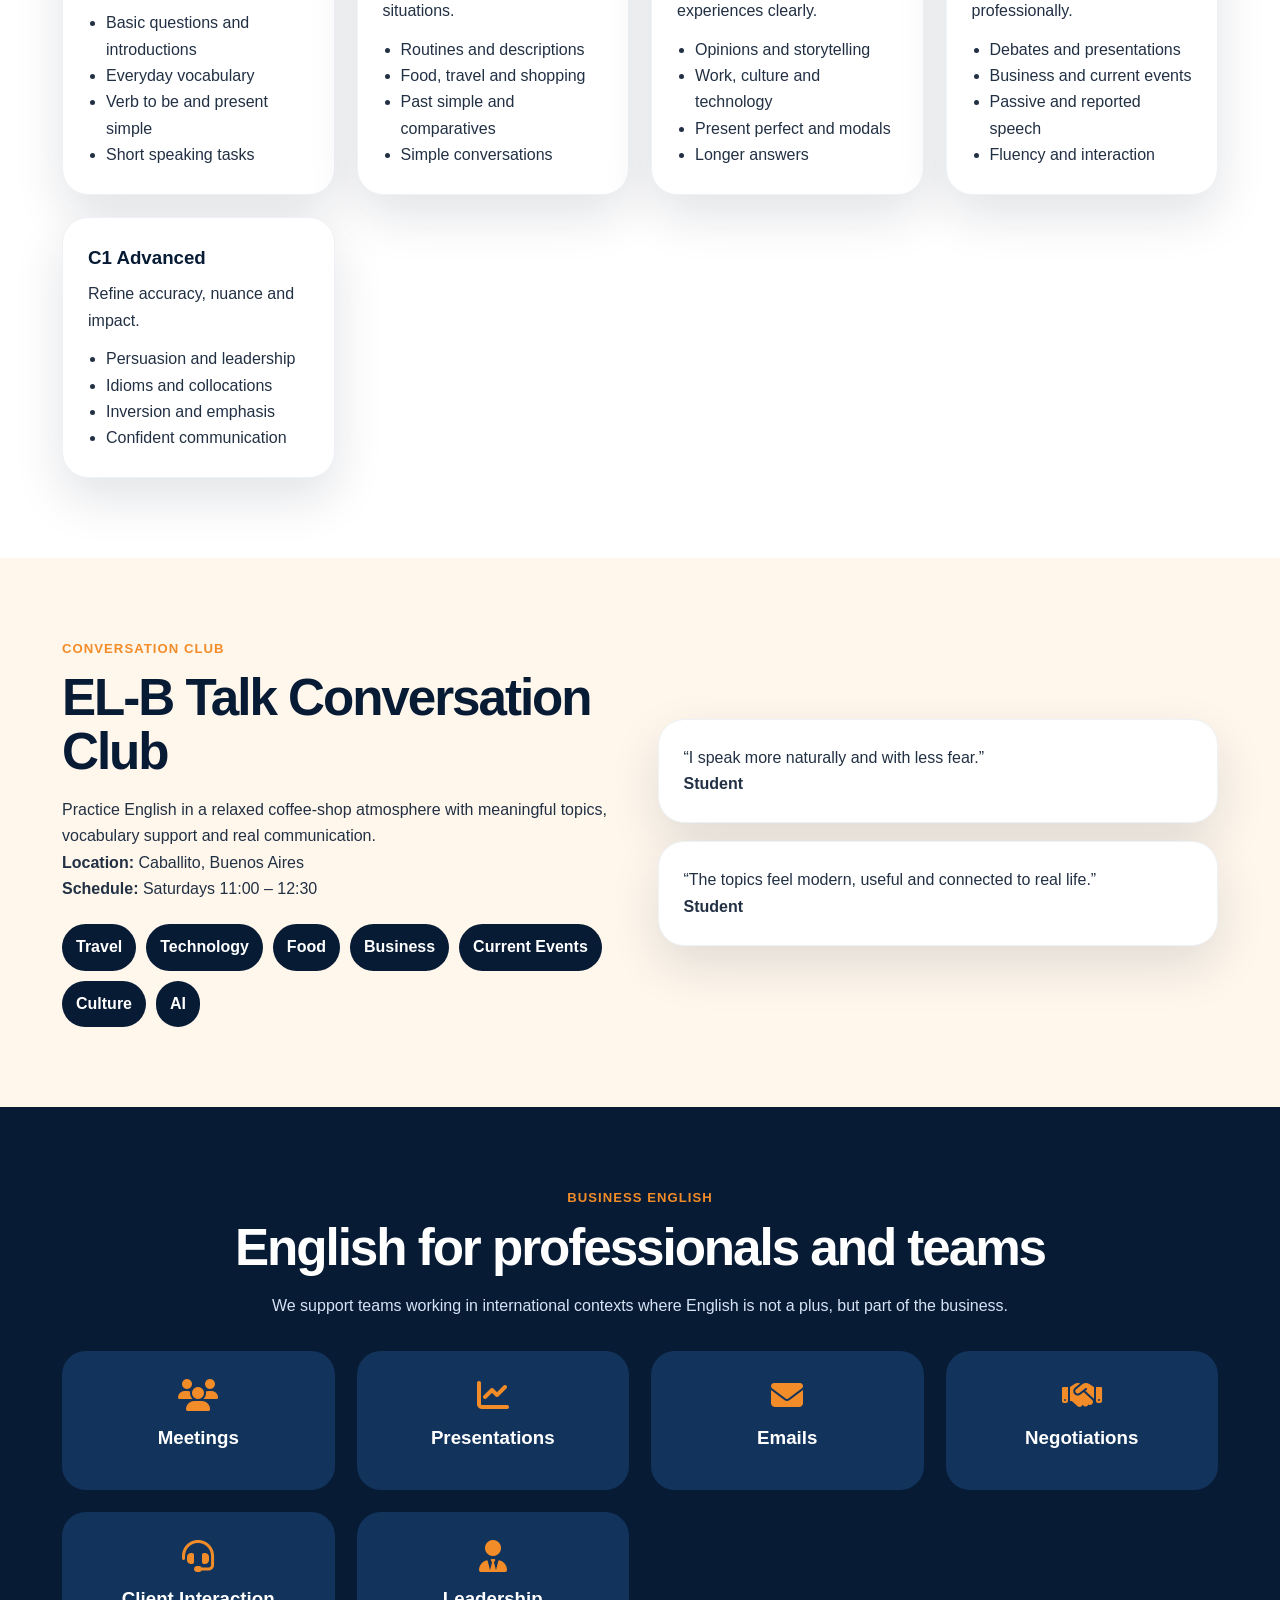
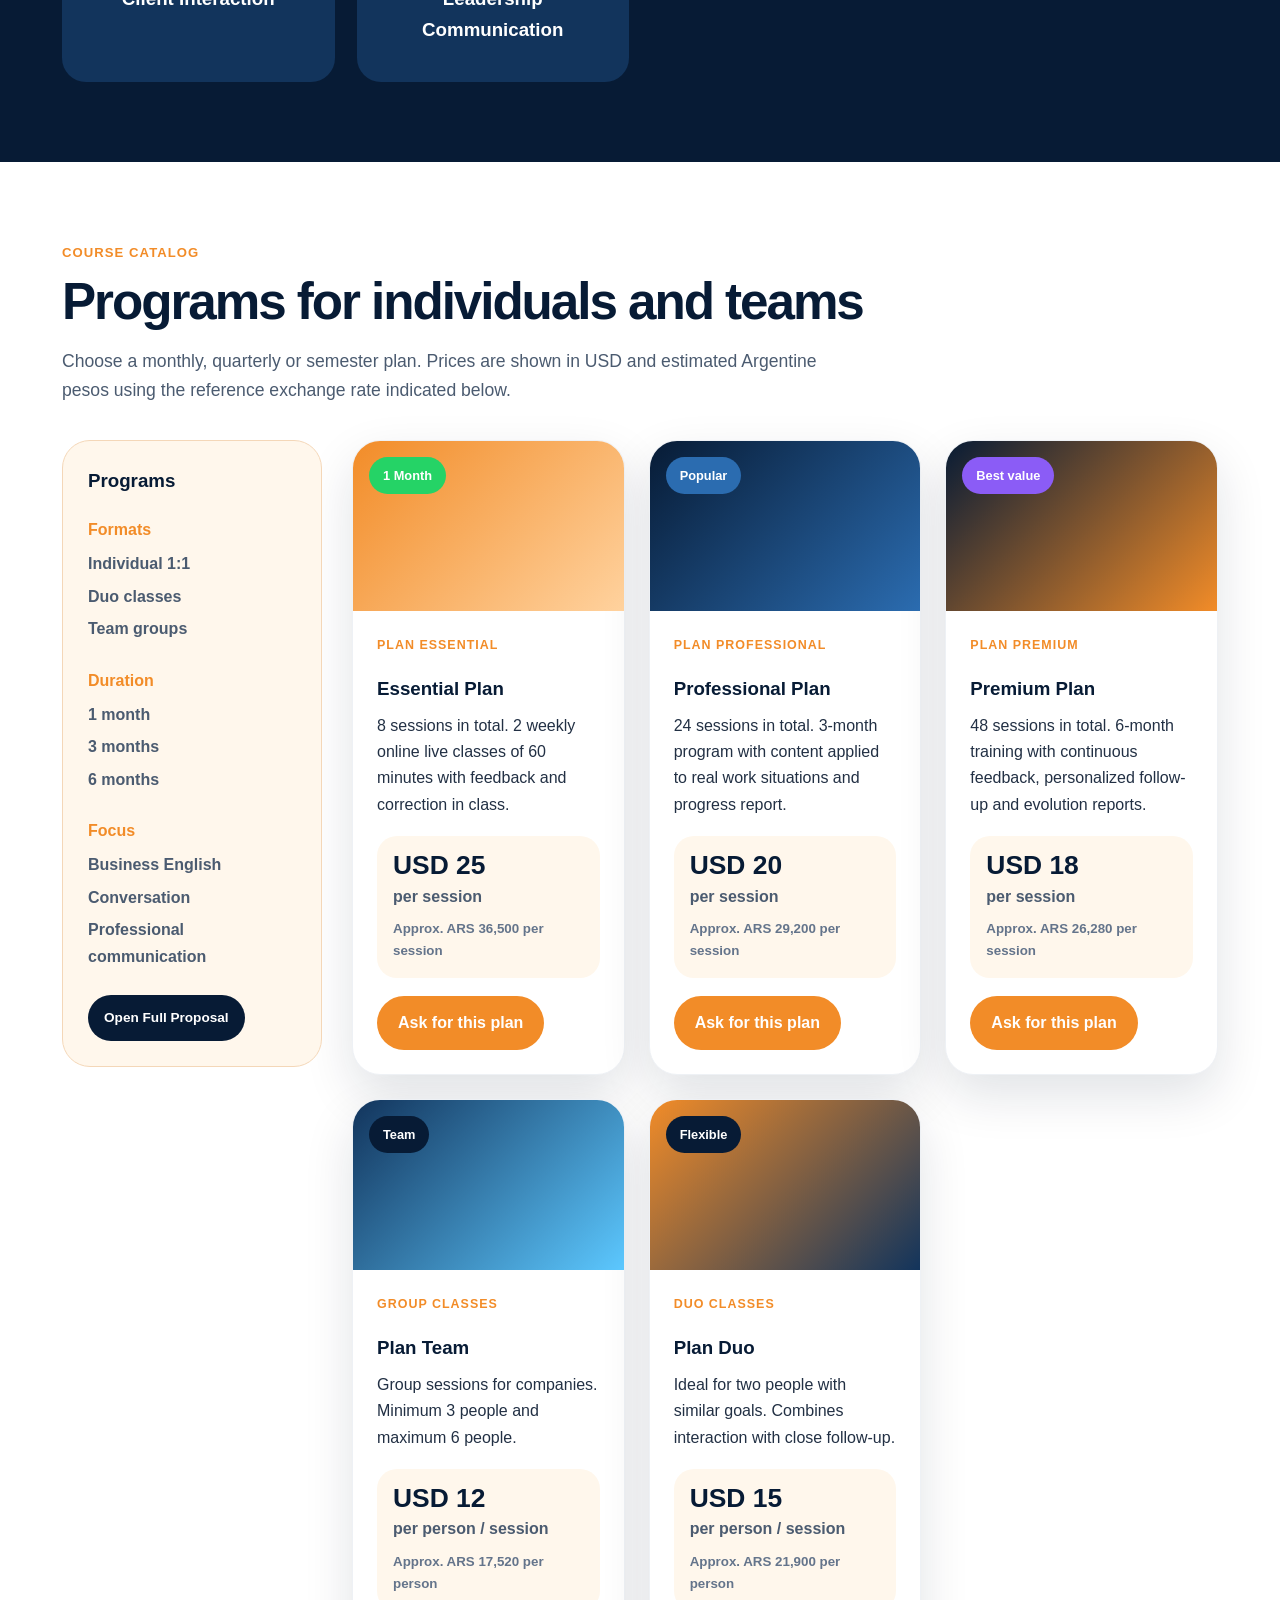
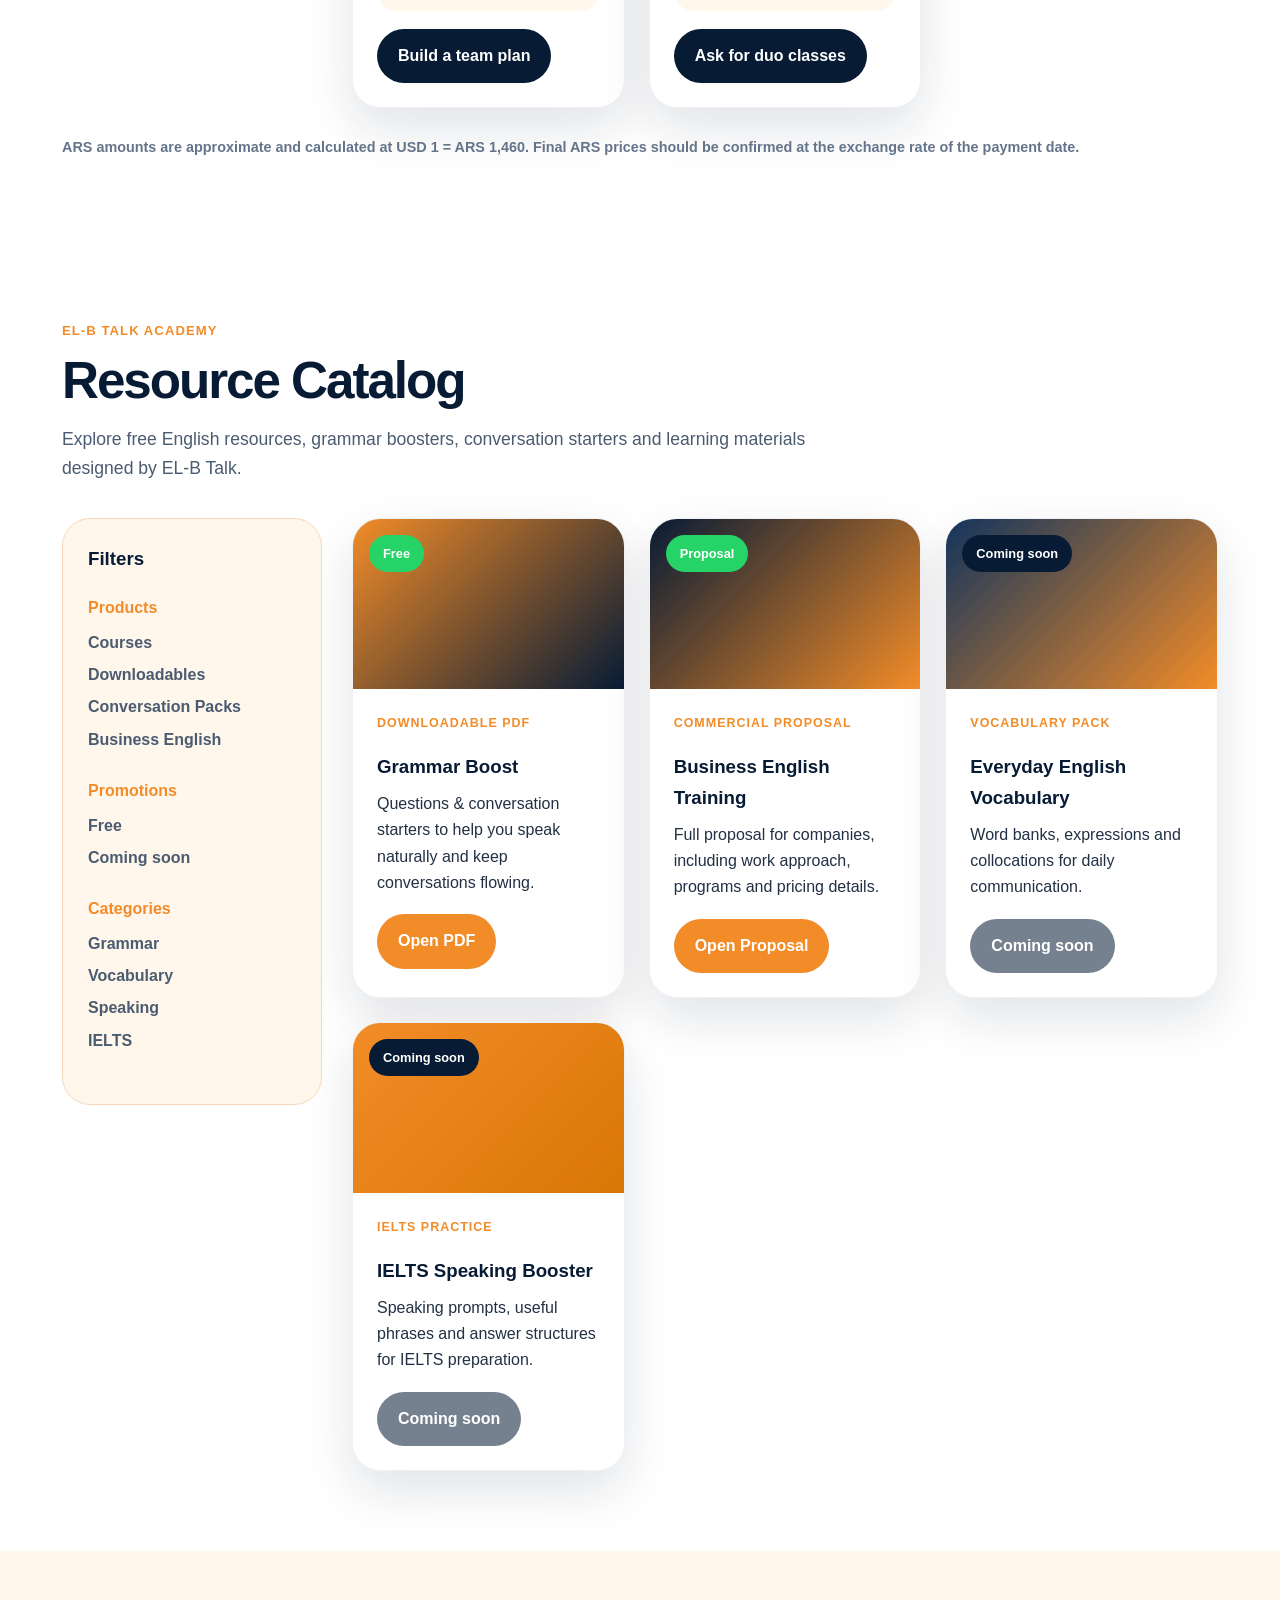
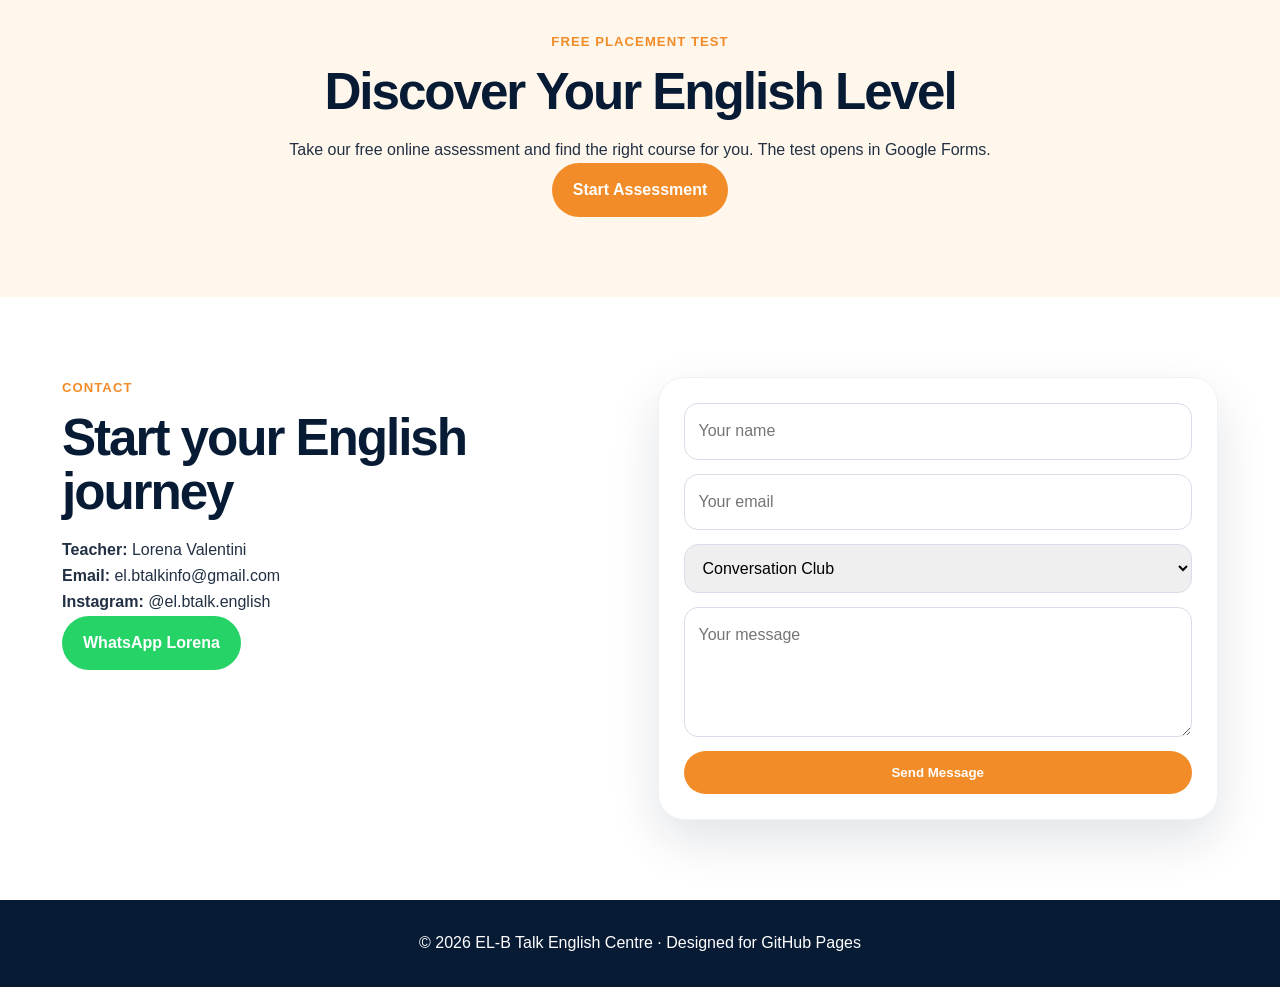
==== commit 910b1c64: "Add files via upload" ====
--- a/ELBTalk_Premium_CD_Complete/index.html
+++ b/ELBTalk_Premium_CD_Complete/index.html
@@ -5,7 +5,7 @@
   <meta name="viewport" content="width=device-width, initial-scale=1.0" />
 
   <title>EL-B Talk English Centre</title>
-  <meta name="description" content="EL-B Talk English Centre: personalized English coaching, Business English, IELTS preparation and Conversation Club." />
+  <meta name="description" content="EL-B Talk English Centre: personalized English coaching, Business English, IELTS preparation, Conversation Club and learning resources." />
 
   <link rel="stylesheet" href="style.css" />
   <link rel="stylesheet" href="https://cdnjs.cloudflare.com/ajax/libs/font-awesome/6.5.0/css/all.min.css" />
@@ -24,7 +24,7 @@
         <li><a href="#levels">Levels</a></li>
         <li><a href="#club">Club</a></li>
         <li><a href="#business">Business</a></li>
-        <li><a href="#ielts">IELTS</a></li>
+        <li><a href="#courses">Courses</a></li>
         <li><a href="#resources">Resources</a></li>
         <li>
           <a
@@ -42,7 +42,7 @@
   <main>
     <section id="home" class="hero">
       <div class="hero-text reveal">
-        <p class="tag">Premium English coaching for real life</p>
+        <p class="tag">English coaching for real life</p>
         <h1>Speak English with Confidence</h1>
         <p class="subtitle">
           Personalized English coaching, Business English, IELTS preparation and Conversation Clubs
@@ -58,12 +58,12 @@
             Take Your Free Placement Test
           </a>
 
-          <a href="#club" class="btn secondary">Join EL-B Talk</a>
+          <a href="#courses" class="btn secondary">View Courses</a>
         </div>
 
         <div class="trust">
           <span><i class="fa-solid fa-check"></i> Online & face-to-face</span>
-          <span><i class="fa-solid fa-check"></i> AI-powered learning</span>
+          <span><i class="fa-solid fa-check"></i> AI-powered practice</span>
           <span><i class="fa-solid fa-check"></i> Business communication</span>
         </div>
       </div>
@@ -98,9 +98,9 @@
         </div>
 
         <div>
-          <i class="fa-solid fa-robot"></i>
-          <h3>AI English Coach</h3>
-          <p>Practice grammar, interviews, IELTS and speaking prompts anytime.</p>
+          <i class="fa-solid fa-chart-line"></i>
+          <h3>Continuous progress</h3>
+          <p>Feedback, correction and follow-up to support real improvement.</p>
         </div>
       </div>
     </section>
@@ -204,91 +204,234 @@
 
     <section id="business" class="section dark reveal">
       <p class="tag">Business English</p>
-      <h2>English for professionals</h2>
+      <h2>English for professionals and teams</h2>
+      <p class="dark-intro">
+        We support teams working in international contexts where English is not a plus, but part of the business.
+      </p>
 
       <div class="business-grid">
         <div><i class="fa-solid fa-users"></i><h3>Meetings</h3></div>
         <div><i class="fa-solid fa-chart-line"></i><h3>Presentations</h3></div>
         <div><i class="fa-solid fa-envelope"></i><h3>Emails</h3></div>
         <div><i class="fa-solid fa-handshake"></i><h3>Negotiations</h3></div>
-        <div><i class="fa-solid fa-headset"></i><h3>Customer Service</h3></div>
+        <div><i class="fa-solid fa-headset"></i><h3>Client Interaction</h3></div>
         <div><i class="fa-solid fa-user-tie"></i><h3>Leadership Communication</h3></div>
       </div>
     </section>
 
-    <section id="ielts" class="section reveal">
-      <p class="tag">IELTS Preparation</p>
-      <h2>Prepare for your target band score</h2>
-
-      <div class="cards four">
-        <article><i class="fa-solid fa-microphone"></i><h3>Speaking</h3><p>Part 1, Part 2 and Part 3 practice with personalized feedback.</p></article>
-        <article><i class="fa-solid fa-headphones"></i><h3>Listening</h3><p>Question types, note-taking, accents and exam strategies.</p></article>
-        <article><i class="fa-solid fa-book-open"></i><h3>Reading</h3><p>Skimming, scanning, timing and vocabulary building.</p></article>
-        <article><i class="fa-solid fa-pen-nib"></i><h3>Writing</h3><p>Task 1 and Task 2 structure, coherence and accuracy.</p></article>
-      </div>
-
-      <div class="bands">
-        <span>5.5</span>
-        <span>6.0</span>
-        <span>6.5</span>
-        <span>7.0+</span>
-      </div>
-
-      <a href="#contact" class="btn primary">Practice IELTS Speaking</a>
-    </section>
-
-    <section id="resources" class="section reveal">
-      <p class="tag">Learning Resources</p>
-      <h2>Resources for continuous practice</h2>
-
-      <div class="cards">
-        <article>
-          <i class="fa-solid fa-language"></i>
-          <h3>Vocabulary</h3>
-          <p>Word banks, collocations and useful expressions.</p>
-          <a href="#" class="btn secondary disabled-link">Coming soon</a>
-        </article>
-
-        <article>
-          <i class="fa-solid fa-spell-check"></i>
-          <h3>Grammar</h3>
-          <p>Question structure, conversation starters and speaking practice.</p>
-          <a
-            href="resources/grammar-boost.pdf"
-            target="_blank"
-            rel="noopener noreferrer"
-            class="btn primary">
-            Practice Grammar
+    <section id="courses" class="section catalog reveal">
+      <p class="tag">Course Catalog</p>
+      <h2>Programs for individuals and teams</h2>
+      <p class="catalog-intro">
+        Choose a monthly, quarterly or semester plan. Prices are shown in USD and estimated Argentine pesos using the reference exchange rate indicated below.
+      </p>
+
+      <div class="catalog-layout">
+        <aside class="catalog-filters">
+          <h3>Programs</h3>
+
+          <div class="filter-group">
+            <h4>Formats</h4>
+            <p>Individual 1:1</p>
+            <p>Duo classes</p>
+            <p>Team groups</p>
+          </div>
+
+          <div class="filter-group">
+            <h4>Duration</h4>
+            <p>1 month</p>
+            <p>3 months</p>
+            <p>6 months</p>
+          </div>
+
+          <div class="filter-group">
+            <h4>Focus</h4>
+            <p>Business English</p>
+            <p>Conversation</p>
+            <p>Professional communication</p>
+          </div>
+
+          <a href="commercial-proposal.pdf" target="_blank" rel="noopener noreferrer" class="btn secondary small-btn">
+            Open Full Proposal
           </a>
-        </article>
-
-        <article>
-          <i class="fa-solid fa-volume-high"></i>
-          <h3>Listening</h3>
-          <p>Audio and video-based practice.</p>
-          <a href="#" class="btn secondary disabled-link">Coming soon</a>
-        </article>
-
-        <article>
-          <i class="fa-solid fa-book"></i>
-          <h3>Reading</h3>
-          <p>Texts and comprehension tasks.</p>
-          <a href="#" class="btn secondary disabled-link">Coming soon</a>
-        </article>
-
-        <article>
-          <i class="fa-solid fa-comment-dots"></i>
-          <h3>Pronunciation</h3>
-          <p>Sounds, rhythm and intonation.</p>
-          <a href="#" class="btn secondary disabled-link">Coming soon</a>
-        </article>
-
-        <article>
-          <i class="fa-solid fa-briefcase"></i>
-          <h3>Business English</h3>
-          <p>Templates for emails, meetings and presentations.</p>
-          <a href="#" class="btn secondary disabled-link">Coming soon</a>
-        </article>
+        </aside>
+
+        <div class="catalog-products">
+          <article class="product-card featured-card">
+            <div class="product-image essential-bg">
+              <span class="badge free">1 Month</span>
+            </div>
+            <div class="product-content">
+              <p class="product-type">Plan Essential</p>
+              <h3>Essential Plan</h3>
+              <p>8 sessions in total. 2 weekly online live classes of 60 minutes with feedback and correction in class.</p>
+              <div class="price-box">
+                <strong>USD 25</strong>
+                <span>per session</span>
+                <small>Approx. ARS 36,500 per session</small>
+              </div>
+              <a href="#contact" class="btn primary">Ask for this plan</a>
+            </div>
+          </article>
+
+          <article class="product-card featured-card">
+            <div class="product-image professional-bg">
+              <span class="badge popular">Popular</span>
+            </div>
+            <div class="product-content">
+              <p class="product-type">Plan Professional</p>
+              <h3>Professional Plan</h3>
+              <p>24 sessions in total. 3-month program with content applied to real work situations and progress report.</p>
+              <div class="price-box">
+                <strong>USD 20</strong>
+                <span>per session</span>
+                <small>Approx. ARS 29,200 per session</small>
+              </div>
+              <a href="#contact" class="btn primary">Ask for this plan</a>
+            </div>
+          </article>
+
+          <article class="product-card featured-card">
+            <div class="product-image premium-bg">
+              <span class="badge premium">Best value</span>
+            </div>
+            <div class="product-content">
+              <p class="product-type">Plan Premium</p>
+              <h3>Premium Plan</h3>
+              <p>48 sessions in total. 6-month training with continuous feedback, personalized follow-up and evolution reports.</p>
+              <div class="price-box">
+                <strong>USD 18</strong>
+                <span>per session</span>
+                <small>Approx. ARS 26,280 per session</small>
+              </div>
+              <a href="#contact" class="btn primary">Ask for this plan</a>
+            </div>
+          </article>
+
+          <article class="product-card">
+            <div class="product-image team-bg">
+              <span class="badge soon">Team</span>
+            </div>
+            <div class="product-content">
+              <p class="product-type">Group Classes</p>
+              <h3>Plan Team</h3>
+              <p>Group sessions for companies. Minimum 3 people and maximum 6 people.</p>
+              <div class="price-box">
+                <strong>USD 12</strong>
+                <span>per person / session</span>
+                <small>Approx. ARS 17,520 per person</small>
+              </div>
+              <a href="#contact" class="btn secondary">Build a team plan</a>
+            </div>
+          </article>
+
+          <article class="product-card">
+            <div class="product-image duo-bg">
+              <span class="badge soon">Flexible</span>
+            </div>
+            <div class="product-content">
+              <p class="product-type">Duo Classes</p>
+              <h3>Plan Duo</h3>
+              <p>Ideal for two people with similar goals. Combines interaction with close follow-up.</p>
+              <div class="price-box">
+                <strong>USD 15</strong>
+                <span>per person / session</span>
+                <small>Approx. ARS 21,900 per person</small>
+              </div>
+              <a href="#contact" class="btn secondary">Ask for duo classes</a>
+            </div>
+          </article>
+        </div>
+      </div>
+
+      <p class="exchange-note">
+        ARS amounts are approximate and calculated at USD 1 = ARS 1,460. Final ARS prices should be confirmed at the exchange rate of the payment date.
+      </p>
+    </section>
+
+    <section id="resources" class="section catalog reveal">
+      <p class="tag">EL-B Talk Academy</p>
+      <h2>Resource Catalog</h2>
+      <p class="catalog-intro">
+        Explore free English resources, grammar boosters, conversation starters and learning materials designed by EL-B Talk.
+      </p>
+
+      <div class="catalog-layout">
+        <aside class="catalog-filters">
+          <h3>Filters</h3>
+
+          <div class="filter-group">
+            <h4>Products</h4>
+            <p>Courses</p>
+            <p>Downloadables</p>
+            <p>Conversation Packs</p>
+            <p>Business English</p>
+          </div>
+
+          <div class="filter-group">
+            <h4>Promotions</h4>
+            <p>Free</p>
+            <p>Coming soon</p>
+          </div>
+
+          <div class="filter-group">
+            <h4>Categories</h4>
+            <p>Grammar</p>
+            <p>Vocabulary</p>
+            <p>Speaking</p>
+            <p>IELTS</p>
+          </div>
+        </aside>
+
+        <div class="catalog-products">
+          <article class="product-card">
+            <div class="product-image grammar-bg">
+              <span class="badge free">Free</span>
+            </div>
+            <div class="product-content">
+              <p class="product-type">Downloadable PDF</p>
+              <h3>Grammar Boost</h3>
+              <p>Questions & conversation starters to help you speak naturally and keep conversations flowing.</p>
+              <a href="grammar-boost.pdf" target="_blank" rel="noopener noreferrer" class="btn primary">Open PDF</a>
+            </div>
+          </article>
+
+          <article class="product-card">
+            <div class="product-image proposal-bg">
+              <span class="badge free">Proposal</span>
+            </div>
+            <div class="product-content">
+              <p class="product-type">Commercial Proposal</p>
+              <h3>Business English Training</h3>
+              <p>Full proposal for companies, including work approach, programs and pricing details.</p>
+              <a href="commercial-proposal.pdf" target="_blank" rel="noopener noreferrer" class="btn primary">Open Proposal</a>
+            </div>
+          </article>
+
+          <article class="product-card">
+            <div class="product-image vocabulary-bg">
+              <span class="badge soon">Coming soon</span>
+            </div>
+            <div class="product-content">
+              <p class="product-type">Vocabulary Pack</p>
+              <h3>Everyday English Vocabulary</h3>
+              <p>Word banks, expressions and collocations for daily communication.</p>
+              <a href="#" class="btn secondary disabled-link">Coming soon</a>
+            </div>
+          </article>
+
+          <article class="product-card">
+            <div class="product-image ielts-bg">
+              <span class="badge soon">Coming soon</span>
+            </div>
+            <div class="product-content">
+              <p class="product-type">IELTS Practice</p>
+              <h3>IELTS Speaking Booster</h3>
+              <p>Speaking prompts, useful phrases and answer structures for IELTS preparation.</p>
+              <a href="#" class="btn secondary disabled-link">Coming soon</a>
+            </div>
+          </article>
+        </div>
       </div>
     </section>
 
@@ -317,11 +460,7 @@
         <p><strong>Email:</strong> el.btalkinfo@gmail.com</p>
         <p><strong>Instagram:</strong> @el.btalk.english</p>
 
-        <a
-          class="btn whatsapp"
-          href="https://wa.me/5491134267830"
-          target="_blank"
-          rel="noopener noreferrer">
+        <a class="btn whatsapp" href="https://wa.me/5491134267830" target="_blank" rel="noopener noreferrer">
           WhatsApp Lorena
         </a>
       </div>
--- a/ELBTalk_Premium_CD_Complete/style.css
+++ b/ELBTalk_Premium_CD_Complete/style.css
@@ -38,6 +38,7 @@
 .secondary{background:var(--blue);color:#fff}
 .whatsapp{background:#25d366;color:#fff}
 .disabled-link{opacity:.55;pointer-events:none;cursor:not-allowed}
+.small-btn{font-size:.85rem;padding:12px 16px}
 
 .trust{display:flex;gap:16px;flex-wrap:wrap;font-weight:700;color:#4b5b70}
 .trust i{color:var(--orange)}
@@ -59,10 +60,44 @@
 .testimonial-box{display:grid;gap:18px}
 .dark{max-width:100%;background:var(--blue);color:white;text-align:center;padding-left:calc((100% - 1200px)/2 + 22px);padding-right:calc((100% - 1200px)/2 + 22px)}
 .dark h2,.dark h3{color:white}
+.dark-intro{max-width:760px;margin:0 auto 25px;color:#d7e3f4}
 .business-grid div{background:var(--blue2);border-radius:24px;padding:28px}
 .four{grid-template-columns:repeat(auto-fit,minmax(210px,1fr))}
 .bands{display:flex;gap:12px;justify-content:center;flex-wrap:wrap;margin:28px 0}
 .bands span{background:var(--orange)}
+
+.catalog-intro{max-width:760px;color:#4b5b70;margin-bottom:35px;font-size:1.1rem}
+.catalog-layout{display:grid;grid-template-columns:260px 1fr;gap:30px;align-items:start}
+.catalog-filters{background:#fff7ec;border:1px solid #f4d7b8;border-radius:28px;padding:25px;position:sticky;top:105px}
+.catalog-filters h3{margin-bottom:20px}
+.filter-group{margin-bottom:25px}
+.filter-group h4{color:var(--orange);margin-bottom:8px}
+.filter-group p{margin:6px 0;color:#4b5b70;font-weight:700}
+.catalog-products{display:grid;grid-template-columns:repeat(auto-fit,minmax(260px,1fr));gap:24px}
+.product-card{background:white;border:1px solid #eef1f5;border-radius:28px;overflow:hidden;box-shadow:var(--shadow)}
+.product-image{height:170px;position:relative;background-size:cover;background-position:center}
+.grammar-bg{background:linear-gradient(135deg,#f28c28,#071b35)}
+.proposal-bg{background:linear-gradient(135deg,#071b35,#f28c28)}
+.vocabulary-bg{background:linear-gradient(135deg,#12345c,#f28c28)}
+.ielts-bg{background:linear-gradient(135deg,#f28c28,#d97706)}
+.essential-bg{background:linear-gradient(135deg,#f28c28,#ffd29e)}
+.professional-bg{background:linear-gradient(135deg,#071b35,#2b6cb0)}
+.premium-bg{background:linear-gradient(135deg,#071b35,#f28c28)}
+.team-bg{background:linear-gradient(135deg,#12345c,#5cc8ff)}
+.duo-bg{background:linear-gradient(135deg,#f28c28,#12345c)}
+.badge{position:absolute;top:16px;left:16px;padding:8px 14px;border-radius:999px;font-weight:900;font-size:.8rem;color:white}
+.badge.free{background:#25d366}
+.badge.soon{background:var(--blue)}
+.badge.popular{background:#2b6cb0}
+.badge.premium{background:#8b5cf6}
+.product-content{padding:24px}
+.product-type{color:var(--orange);font-weight:900;text-transform:uppercase;font-size:.78rem;letter-spacing:.08em;margin-bottom:8px}
+.product-content p{margin-bottom:18px}
+.price-box{background:var(--cream);border-radius:20px;padding:16px;margin:18px 0}
+.price-box strong{display:block;color:var(--blue);font-size:1.65rem;line-height:1}
+.price-box span{display:block;font-weight:800;color:#4b5b70;margin-top:5px}
+.price-box small{display:block;color:#64748b;margin-top:8px;font-weight:700}
+.exchange-note{margin-top:28px;font-size:.9rem;color:#64748b;font-weight:700}
 
 .cta{text-align:center;background:var(--cream);max-width:100%}
 .cta>*{max-width:850px;margin-left:auto;margin-right:auto}
@@ -79,7 +114,8 @@
   .menu-btn{display:block}
   .nav-links{display:none;position:absolute;top:72px;left:16px;right:16px;background:white;border-radius:20px;box-shadow:var(--shadow);padding:20px;flex-direction:column}
   .nav-links.open{display:flex}
-  .hero,.split,.contact{grid-template-columns:1fr}
+  .hero,.split,.contact,.catalog-layout{grid-template-columns:1fr}
   .hero{padding-top:55px}
   .floating-card{position:relative;left:0;bottom:0;margin-top:14px}
+  .catalog-filters{position:static}
 }
